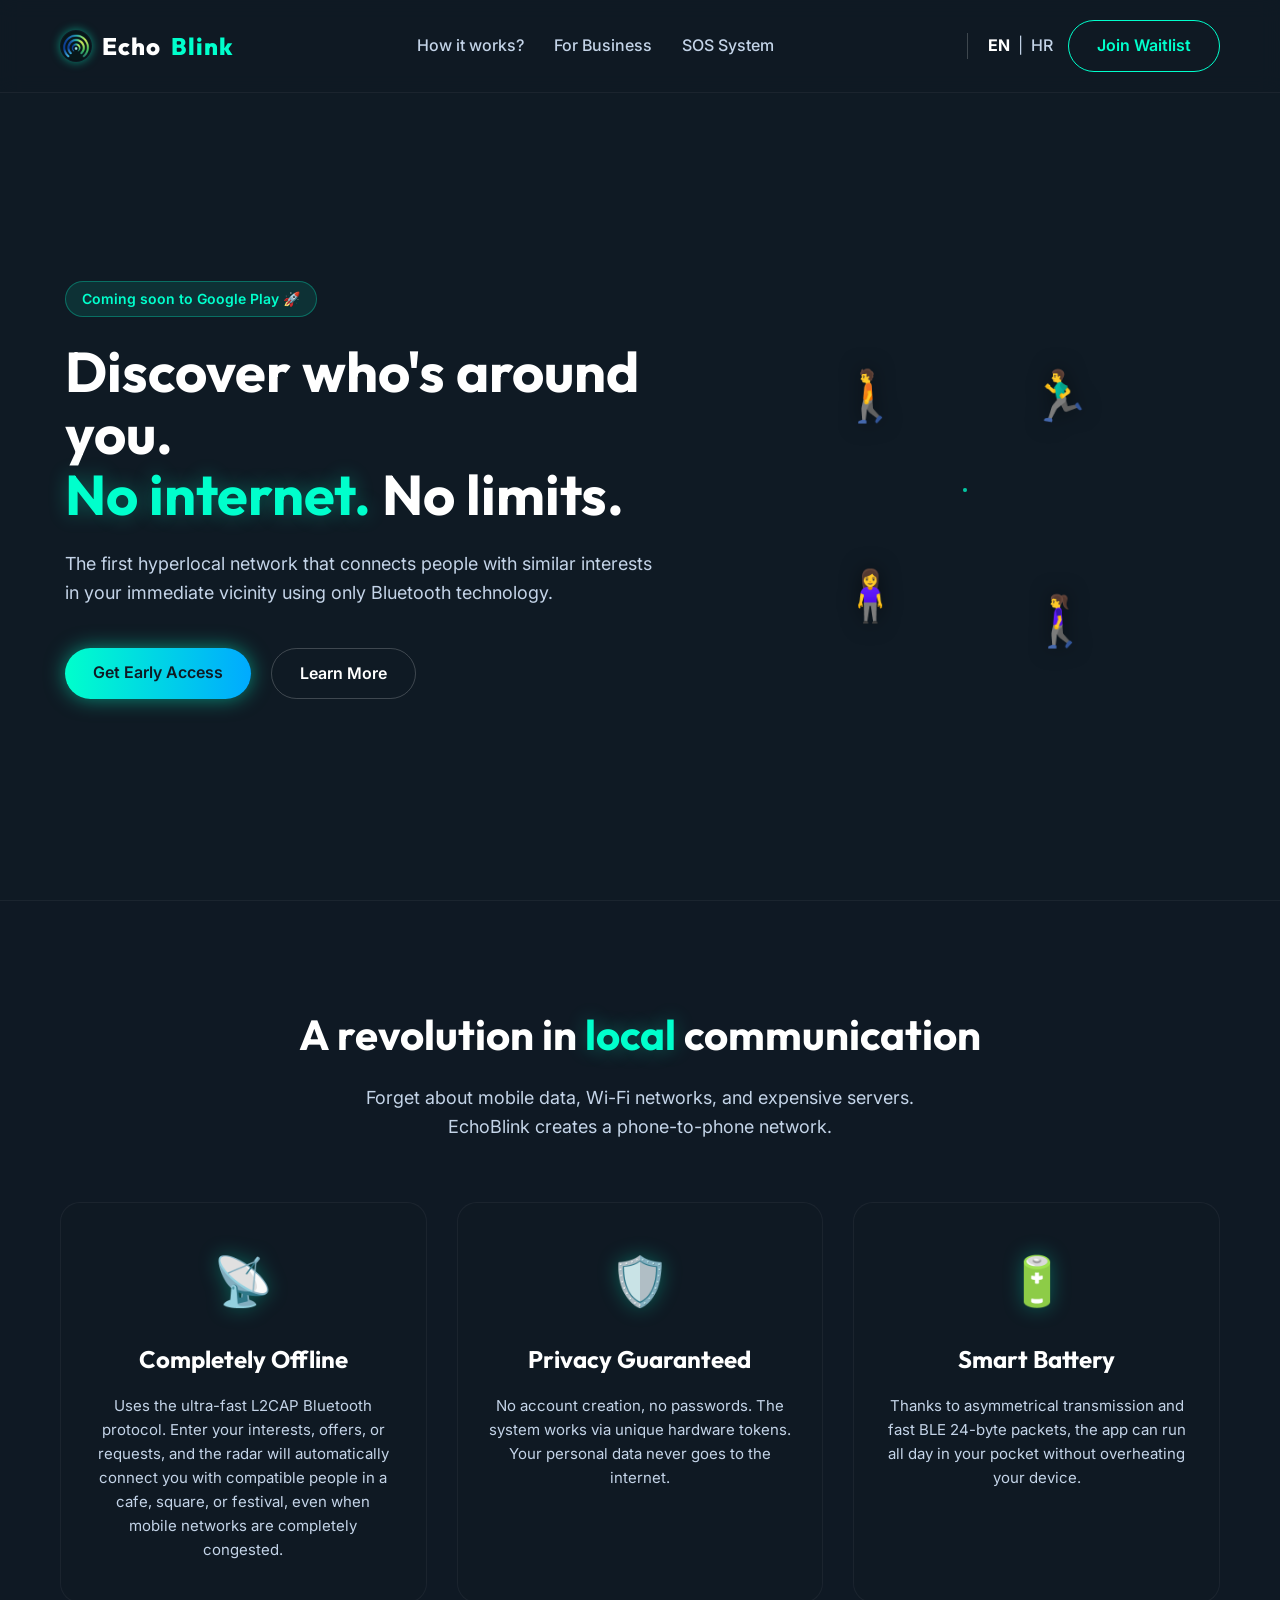
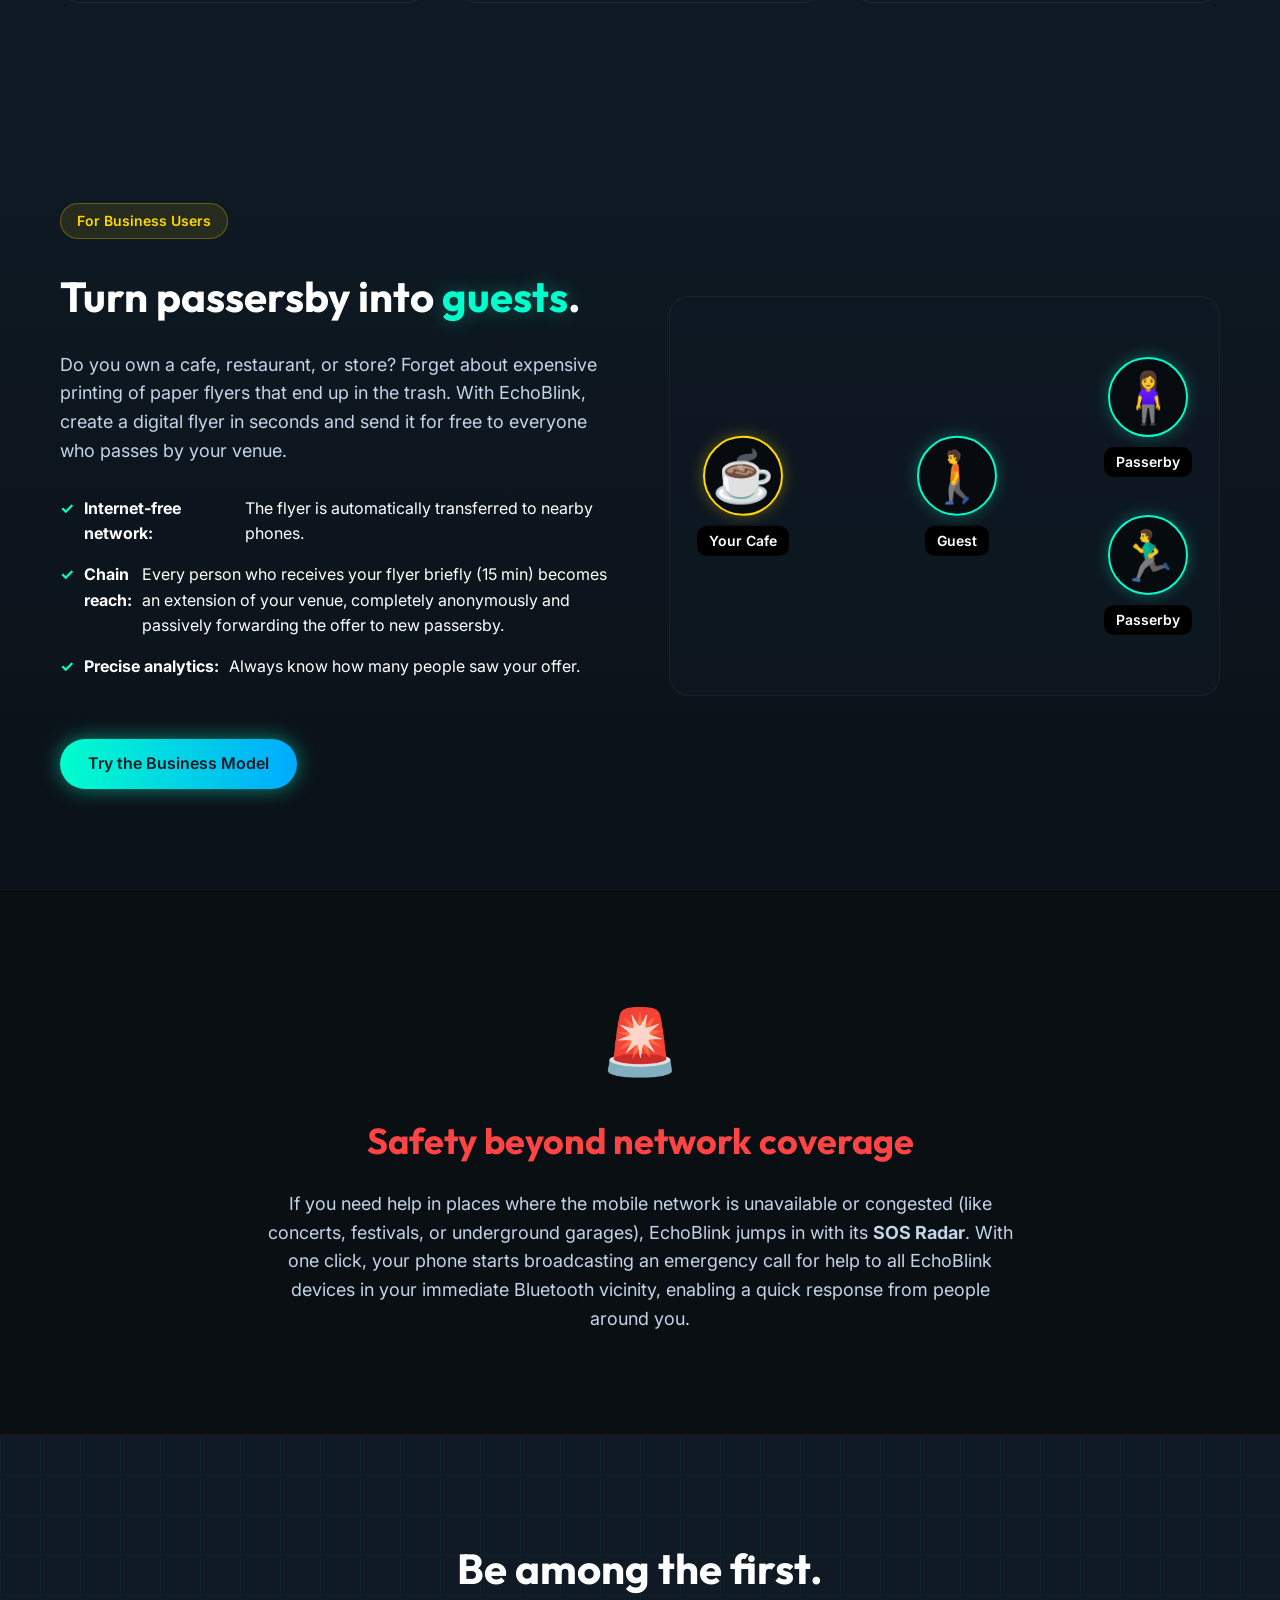
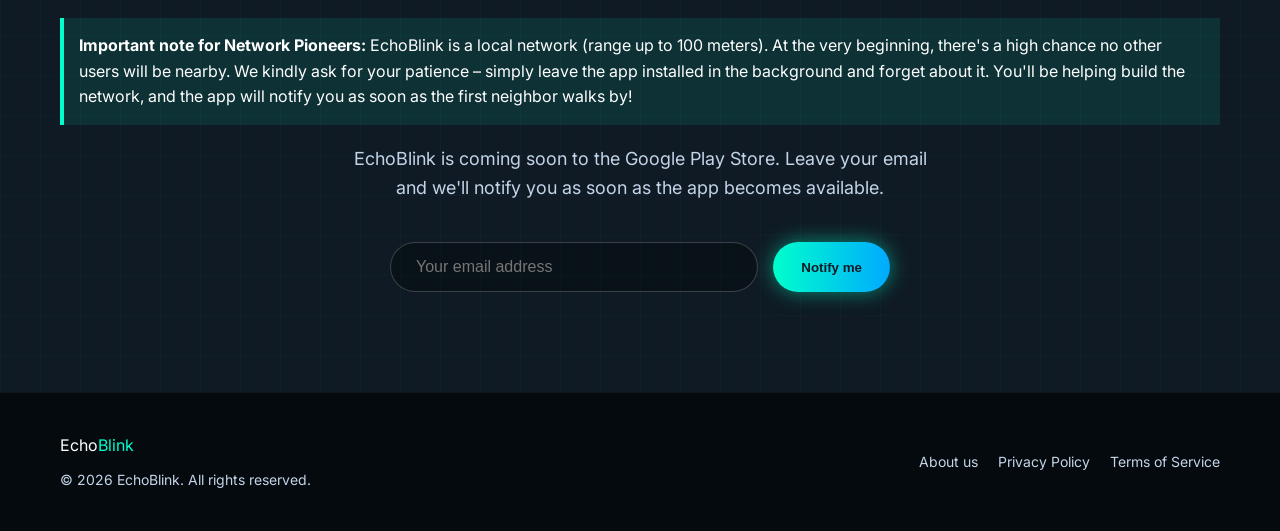
==== index.html @ 66a3f536 "Add pioneer expectation copy" ====
<!DOCTYPE html>
<html lang="en">
<head>
    <meta charset="UTF-8">
    <meta name="viewport" content="width=device-width, initial-scale=1.0">
    <title>EchoBlink | Discover Who's Around You</title>
    <meta name="description" content="Decentralized communication system. Connect with people of similar interests around you, completely without internet.">
    <link rel="stylesheet" href="style.css?v=8">
    <!-- Google Fonts -->
    <link rel="preconnect" href="https://fonts.googleapis.com">
    <link rel="preconnect" href="https://fonts.gstatic.com" crossorigin>
    <link href="https://fonts.googleapis.com/css2?family=Outfit:wght@300;400;600;800&family=Inter:wght@400;500;700&display=swap" rel="stylesheet">
    
    <!-- Auto-redirect logic -->
    <script>
        if (!localStorage.getItem('languageSelected') && navigator.language.startsWith('hr')) {
            window.location.href = 'hr.html';
        }
        function setLanguage() {
            localStorage.setItem('languageSelected', 'true');
        }
    </script>
</head>
<body>

    <!-- NAVIGACIJA -->
    <nav class="navbar">
        <div class="container nav-container">
            <a href="#home" class="logo">
                <img src="logo.webp" alt="EchoBlink Logo" class="logo-img">
                <span class="logo-echo">Echo</span><span class="logo-blink">Blink</span>
            </a>
            <ul class="nav-links">
                <li><a href="#kako-radi">How it works?</a></li>
                <li><a href="#poslovanje">For Business</a></li>
                <li><a href="#sos">SOS System</a></li>
            </ul>
            <div class="nav-right">
                <div class="lang-switcher">
                    <a href="index.html" class="active" onclick="setLanguage()">EN</a> | <a href="hr.html" onclick="setLanguage()">HR</a>
                </div>
                <a href="#waitlist" class="btn btn-primary">Join Waitlist</a>
            </div>
        </div>
    </nav>

    <!-- HERO SEKCIJA -->
    <header class="hero" id="home">
        <div class="container hero-content">
            <div class="hero-text">
                <div class="badge">Coming soon to Google Play 🚀</div>
                <h1>Discover who's around you.<br><span class="highlight">No internet.</span> No limits.</h1>
                <p>The first hyperlocal network that connects people with similar interests in your immediate vicinity using only Bluetooth technology.</p>
                <div class="hero-buttons">
                    <a href="#waitlist" class="btn btn-glow">Get Early Access</a>
                    <a href="#kako-radi" class="btn btn-outline">Learn More</a>
                </div>
            </div>

            <!-- Radar Background Animation -->
            <div class="radar-container">
                <div class="radar-wave wave-expand"></div>
                <div class="radar-wave wave-shrink"></div>
                
                <div class="radar-person rp-1">🚶</div>
                <div class="radar-person rp-2">🧍‍♀️</div>
                <div class="radar-person rp-3">🏃‍♂️</div>
                <div class="radar-person rp-4">🚶‍♀️</div>
            </div>
        </div>
    </header>

    <!-- ZNAČAJKE SEKCIJA -->
    <section id="kako-radi" class="features">
        <div class="container">
            <div class="section-header">
                <h2>A revolution in <span class="highlight">local</span> communication</h2>
                <p>Forget about mobile data, Wi-Fi networks, and expensive servers. EchoBlink creates a phone-to-phone network.</p>
            </div>

            <div class="features-grid">
                <!-- Kartica 1 -->
                <div class="feature-card">
                    <div class="feature-icon">📡</div>
                    <h3>Completely Offline</h3>
                    <p>Uses the ultra-fast L2CAP Bluetooth protocol. Enter your interests, offers, or requests, and the radar will automatically connect you with compatible people in a cafe, square, or festival, even when mobile networks are completely congested.</p>
                </div>

                <!-- Kartica 2 -->
                <div class="feature-card">
                    <div class="feature-icon">🛡️</div>
                    <h3>Privacy Guaranteed</h3>
                    <p>No account creation, no passwords. The system works via unique hardware tokens. Your personal data never goes to the internet.</p>
                </div>

                <!-- Kartica 3 -->
                <div class="feature-card">
                    <div class="feature-icon">🔋</div>
                    <h3>Smart Battery</h3>
                    <p>Thanks to asymmetrical transmission and fast BLE 24-byte packets, the app can run all day in your pocket without overheating your device.</p>
                </div>
            </div>
        </div>
    </section>

    <!-- POSLOVANJE / LETCI SEKCIJA -->
    <section id="poslovanje" class="business-section">
        <div class="container business-container">
            <div class="business-text">
                <div class="badge badge-gold">For Business Users</div>
                <h2>Turn passersby into <span class="highlight">guests</span>.</h2>
                <p>Do you own a cafe, restaurant, or store? Forget about expensive printing of paper flyers that end up in the trash. With EchoBlink, create a digital flyer in seconds and send it for free to everyone who passes by your venue.</p>
                
                <ul class="business-list">
                    <li><span class="icon-check">✓</span> <b>Internet-free network:</b> The flyer is automatically transferred to nearby phones.</li>
                    <li><span class="icon-check">✓</span> <b>Chain reach:</b> Every person who receives your flyer briefly (15 min) becomes an extension of your venue, completely anonymously and passively forwarding the offer to new passersby.</li>
                    <li><span class="icon-check">✓</span> <b>Precise analytics:</b> Always know how many people saw your offer.</li>
                </ul>
                
                <a href="#waitlist" class="btn btn-glow" style="margin-top: 20px;">Try the Business Model</a>
            </div>
            
            <div class="business-animation">
                <div class="shop-node">
                    <div class="shop-icon">☕</div>
                    <div class="node-label">Your Cafe</div>
                    <!-- Kafić šalje prvom gostu -->
                    <div class="flying-flyer flyer-1">📄 20% Discount</div>
                </div>
                
                <div class="person-node person-1">
                    <div class="person-icon">🚶</div>
                    <div class="node-label">Guest</div>
                    <!-- Gost šalje dvojici novih -->
                    <div class="flying-flyer flyer-2">📄 20% Discount</div>
                    <div class="flying-flyer flyer-3">📄 20% Discount</div>
                </div>
                
                <div class="person-node person-2">
                    <div class="person-icon">🧍‍♀️</div>
                    <div class="node-label">Passerby</div>
                </div>

                <div class="person-node person-3">
                    <div class="person-icon">🏃‍♂️</div>
                    <div class="node-label">Passerby</div>
                </div>
            </div>
        </div>
    </section>

    <!-- SOS SEKCIJA -->
    <section id="sos" class="sos-section">
        <div class="container sos-container">
            <div class="sos-icon">🚨</div>
            <div class="sos-text">
                <h2>Safety beyond network coverage</h2>
                <p>If you need help in places where the mobile network is unavailable or congested (like concerts, festivals, or underground garages), EchoBlink jumps in with its <b>SOS Radar</b>. With one click, your phone starts broadcasting an emergency call for help to all EchoBlink devices in your immediate Bluetooth vicinity, enabling a quick response from people around you.</p>
            </div>
        </div>
    </section>

    <!-- WAITLIST (Lista Čekanja) i FOOTER -->
    <section id="waitlist" class="waitlist-section">
        <div class="container">
            <h2>Be among the first.</h2>
            <div class="pioneer-note" style="background: rgba(0, 255, 204, 0.1); border-left: 4px solid #00FFCC; padding: 15px; margin-bottom: 20px; text-align: left;">
                <strong>Important note for Network Pioneers:</strong> EchoBlink is a local network (range up to 100 meters). At the very beginning, there's a high chance no other users will be nearby. We kindly ask for your patience – simply leave the app installed in the background and forget about it. You'll be helping build the network, and the app will notify you as soon as the first neighbor walks by!
            </div>
            <p>EchoBlink is coming soon to the Google Play Store. Leave your email and we'll notify you as soon as the app becomes available.</p>
            
            <form class="waitlist-form" action="https://formspree.io/f/xbdepzao" method="POST">
                <input type="email" name="email" placeholder="Your email address" required class="email-input">
                <button type="submit" class="btn btn-glow">Notify me</button>
            </form>
        </div>
    </section>

    <footer class="footer">
        <div class="container footer-content">
            <div class="footer-logo">
                <span class="logo-echo">Echo</span><span class="logo-blink">Blink</span>
                <p class="copyright">© 2026 EchoBlink. All rights reserved.</p>
            </div>
            <div class="footer-links">
                <a href="#kako-radi">About us</a>
                <a href="#">Privacy Policy</a>
                <a href="#">Terms of Service</a>
            </div>
        </div>
    </footer>

    <!-- Default Statcounter code for EchoBlink web
    https://soboslikar.github.io/EchoBlinkWeb/index.html -->
    <script type="text/javascript">
    var sc_project=13294993; 
    var sc_invisible=1; 
    var sc_security="50067caf"; 
    </script>
    <script type="text/javascript"
    src="https://www.statcounter.com/counter/counter.js"
    async></script>
    <noscript><div class="statcounter"><a title="Web Analytics
    Made Easy - Statcounter" href="https://statcounter.com/"
    target="_blank"><img class="statcounter"
    src="https://c.statcounter.com/13294993/0/50067caf/1/"
    alt="Web Analytics Made Easy - Statcounter"
    referrerPolicy="no-referrer-when-downgrade"></a></div></noscript>
    <!-- End of Statcounter Code -->

</body>
</html>
---- style.css ----
/* ===== OSNOVNE POSTAVKE ===== */
:root {
    --bg-dark: #0F1A24;         /* Glavna tamno plava pozadina */
    --neon-cyan: #00FFCC;       /* EchoBlink Cijan boja (primarna) */
    --neon-blue: #00AAFF;       /* Sporedna plava */
    --text-main: #FFFFFF;
    --text-muted: #c4d4e8;      /* Svjetlija siva/plava za bolju čitljivost */
    --glass-bg: rgba(15, 26, 36, 0.6);
    --glass-border: rgba(0, 255, 204, 0.2);
}

* {
    margin: 0;
    padding: 0;
    box-sizing: border-box;
}

body {
    font-family: 'Inter', sans-serif;
    background-color: var(--bg-dark);
    color: var(--text-main);
    line-height: 1.6;
    overflow-x: hidden;
}

h1, h2, h3, h4 {
    font-family: 'Outfit', sans-serif;
}

a {
    text-decoration: none;
    color: inherit;
}

.container {
    max-width: 1200px;
    margin: 0 auto;
    padding: 0 20px;
}

/* ===== NAVIGACIJA ===== */
.navbar {
    position: fixed;
    top: 0;
    left: 0;
    width: 100%;
    padding: 20px 0;
    z-index: 100;
    background: var(--glass-bg);
    backdrop-filter: blur(10px);
    border-bottom: 1px solid rgba(255, 255, 255, 0.05);
}

.nav-container {
    display: flex;
    justify-content: space-between;
    align-items: center;
}

.logo {
    font-size: 24px;
    font-weight: 800;
    font-family: 'Outfit', sans-serif;
    letter-spacing: 1px;
    display: flex;
    align-items: center;
    gap: 10px;
}

.logo-img {
    width: 32px;
    height: 32px;
    border-radius: 50%;
    box-shadow: 0 0 10px rgba(0, 255, 204, 0.5);
}

.logo-echo { color: var(--text-main); }
.logo-blink { color: var(--neon-cyan); }

.nav-links {
    display: flex;
    list-style: none;
    gap: 30px;
}

.nav-links a {
    color: var(--text-muted);
    font-weight: 500;
    transition: color 0.3s;
}

.nav-links a:hover {
    color: var(--neon-cyan);
}

.lang-switcher {
    display: flex;
    align-items: center;
    gap: 8px;
    margin-left: 10px;
    padding-left: 20px;
    border-left: 1px solid rgba(255, 255, 255, 0.2);
    color: var(--text-muted);
}

.lang-switcher a {
    color: var(--text-muted);
    text-decoration: none;
    font-weight: 500;
}

.lang-switcher a.active {
    color: #FFF;
    font-weight: 700;
}

.nav-right {
    display: flex;
    align-items: center;
    gap: 15px;
}

/* ===== GUMBI ===== */
.btn {
    display: inline-block;
    padding: 12px 28px;
    border-radius: 30px;
    font-weight: 600;
    transition: all 0.3s ease;
    cursor: pointer;
}

.btn-primary {
    background-color: transparent;
    color: var(--neon-cyan);
    border: 1px solid var(--neon-cyan);
}

.btn-primary:hover {
    background-color: rgba(0, 255, 204, 0.1);
    box-shadow: 0 0 15px rgba(0, 255, 204, 0.4);
}

.btn-glow {
    background: linear-gradient(90deg, #00FFCC, #00AAFF);
    color: #0F1A24;
    border: none;
    box-shadow: 0 0 20px rgba(0, 255, 204, 0.5);
}

.btn-glow:hover {
    box-shadow: 0 0 30px rgba(0, 255, 204, 0.8);
    transform: translateY(-2px);
}

.btn-outline {
    background-color: transparent;
    color: var(--text-main);
    border: 1px solid rgba(255, 255, 255, 0.2);
}

.btn-outline:hover {
    border-color: var(--text-main);
}

/* ===== HERO SEKCIJA ===== */
.hero {
    position: relative;
    min-height: 100vh;
    display: flex;
    align-items: center;
    padding-top: 80px;
    overflow: hidden;
}

.hero-content {
    display: flex;
    align-items: center;
    justify-content: space-between;
    gap: 50px;
    z-index: 2;
    position: relative;
}

.hero-text {
    flex: 1;
    max-width: 600px;
}

.badge {
    display: inline-block;
    padding: 6px 16px;
    background: rgba(0, 255, 204, 0.1);
    border: 1px solid rgba(0, 255, 204, 0.3);
    color: var(--neon-cyan);
    border-radius: 20px;
    font-size: 14px;
    font-weight: 600;
    margin-bottom: 24px;
}

.hero h1 {
    font-size: 56px;
    line-height: 1.1;
    margin-bottom: 24px;
}

.highlight {
    color: var(--neon-cyan);
    text-shadow: 0 0 20px rgba(0, 255, 204, 0.3);
}

.hero p {
    font-size: 18px;
    color: var(--text-muted);
    margin-bottom: 40px;
}

.hero-buttons {
    display: flex;
    gap: 20px;
}

/* ===== HERO MOCKUP (Mobitel) ===== */
.hero-mockup {
    flex: 1;
    display: flex;
    justify-content: center;
    perspective: 1000px;
}

.phone-frame {
    width: 300px;
    height: 600px;
    background: #111;
    border-radius: 40px;
    border: 8px solid #222;
    box-shadow: 0 20px 50px rgba(0,0,0,0.5), 0 0 40px rgba(0, 255, 204, 0.1);
    position: relative;
    overflow: hidden;
    transform: rotateY(-15deg) rotateX(5deg);
    transition: transform 0.5s ease;
}

.phone-frame:hover {
    transform: rotateY(-5deg) rotateX(2deg);
}

.phone-screen {
    width: 100%;
    height: 100%;
    background: var(--bg-dark);
    position: relative;
}

.mockup-radar {
    position: absolute;
    top: 50%;
    left: 50%;
    transform: translate(-50%, -50%);
    width: 250px;
    height: 250px;
    border-radius: 50%;
    border: 1px dashed rgba(0, 255, 204, 0.3);
}

.mockup-center {
    position: absolute;
    top: 50%;
    left: 50%;
    transform: translate(-50%, -50%);
    background: var(--neon-cyan);
    color: #000;
    padding: 8px;
    border-radius: 50%;
    font-size: 10px;
    font-weight: bold;
    box-shadow: 0 0 15px var(--neon-cyan);
}

.mockup-match {
    position: absolute;
    background: rgba(15, 26, 36, 0.9);
    border: 1px solid var(--neon-cyan);
    color: var(--neon-cyan);
    padding: 6px 12px;
    border-radius: 20px;
    font-size: 12px;
    white-space: nowrap;
    animation: float 3s ease-in-out infinite;
}

@keyframes float {
    0% { transform: translateY(0px); }
    50% { transform: translateY(-10px); }
    100% { transform: translateY(0px); }
}

/* ===== RADAR POZADINSKA ANIMACIJA ===== */
.radar-container {
    position: relative;
    width: 500px;
    height: 500px;
    z-index: 0;
    pointer-events: none;
    flex-shrink: 0;
}

.radar-wave {
    position: absolute;
    top: 50%;
    left: 50%;
    transform: translate(-50%, -50%);
    border-radius: 50%;
    border: 2.5px solid rgba(0, 255, 204, 0.5); /* Malo smanjena boja */
}

.wave-expand {
    animation: radarExpand 3s infinite linear;
}

.wave-shrink {
    animation: radarShrink 3s infinite linear;
}

.radar-person {
    position: absolute;
    font-size: 50px;
    width: 60px;
    height: 60px;
    display: flex;
    justify-content: center;
    align-items: center;
    z-index: 2;
    animation: floatOrbit 6s infinite ease-in-out alternate;
    filter: drop-shadow(0 0 10px rgba(0, 0, 0, 0.5));
}

.rp-1 { top: 25%; left: 25%; animation-delay: 0s; }
.rp-2 { top: 65%; left: 25%; animation-delay: 1s; }
.rp-3 { top: 25%; right: 25%; animation-delay: 2s; }
.rp-4 { top: 70%; right: 25%; animation-delay: 3s; }

@keyframes floatOrbit {
    0% { transform: translate(0, 0) scale(0.9); }
    100% { transform: translate(15px, -15px) scale(1.1); }
}

@keyframes radarExpand {
    0% { width: 0; height: 0; opacity: 1; }
    100% { width: 100%; height: 100%; opacity: 0; }
}

@keyframes radarShrink {
    0% { width: 100%; height: 100%; opacity: 0; }
    10% { opacity: 1; }
    100% { width: 0; height: 0; opacity: 1; }
}

/* ===== SEKCIJE OPĆENITO ===== */
section {
    padding: 100px 0;
    position: relative;
    z-index: 2;
}

.section-header {
    text-align: center;
    margin-bottom: 60px;
}

.section-header h2 {
    font-size: 42px;
    margin-bottom: 16px;
}

.section-header p {
    font-size: 18px;
    color: var(--text-muted);
    max-width: 600px;
    margin: 0 auto;
}

/* ===== ZNAČAJKE (Features) ===== */
.features {
    background-color: rgba(15, 26, 36, 0.95);
    border-top: 1px solid rgba(255, 255, 255, 0.05);
}

.features-grid {
    display: grid;
    grid-template-columns: repeat(auto-fit, minmax(300px, 1fr));
    gap: 30px;
}

.feature-card {
    background: var(--glass-bg);
    border: 1px solid rgba(255, 255, 255, 0.05);
    border-radius: 20px;
    padding: 40px 30px;
    text-align: center;
    transition: transform 0.3s, box-shadow 0.3s;
    position: relative;
    overflow: hidden;
}

.feature-card::before {
    content: '';
    position: absolute;
    top: 0;
    left: 0;
    width: 100%;
    height: 4px;
    background: var(--neon-cyan);
    transform: scaleX(0);
    transform-origin: left;
    transition: transform 0.4s ease;
}

.feature-card:hover {
    transform: translateY(-10px);
    box-shadow: 0 15px 30px rgba(0, 0, 0, 0.3);
    border-color: rgba(0, 255, 204, 0.2);
}

.feature-card:hover::before {
    transform: scaleX(1);
}

.feature-icon {
    font-size: 48px;
    margin-bottom: 20px;
    display: inline-block;
    filter: drop-shadow(0 0 10px rgba(0, 255, 204, 0.3));
}

.feature-card h3 {
    font-size: 24px;
    margin-bottom: 16px;
    color: var(--text-main);
}

.feature-card p {
    color: var(--text-muted);
    font-size: 15px;
}

.wave-1 { width: 0; height: 0; animation-delay: 0s; }
.wave-2 { width: 0; height: 0; animation-delay: 1.3s; }
.wave-3 { width: 0; height: 0; animation-delay: 2.6s; }

@keyframes radarExpand {
    0% { width: 0; height: 0; opacity: 1; }
    100% { width: 100%; height: 100%; opacity: 0; }
}

/* ===== RESPONSIVE ===== */
@media (max-width: 992px) {
    .hero-content {
        flex-direction: column;
        text-align: center;
        padding-top: 60px;
    }
    
    .hero-text {
        max-width: 100%;
        margin-bottom: 40px;
    }
    
    .radar-container {
        width: 100%;
        max-width: 350px;
        height: 350px;
        margin: 0 auto;
    }
    
    .hero-buttons {
        justify-content: center;
    }
    
    .nav-links, .nav-container .btn-primary {
        display: none; /* Sakrivamo linkove i gumb na mobitelu */
    }
    
    .lang-switcher {
        border-left: none;
        padding-left: 0;
        margin-left: 0;
    }
    
    .radar-container {
        top: auto;
        bottom: 50px;
        right: 50%;
        transform: translate(50%, 0);
    }
}

/* ===== POSLOVANJE (Business) ===== */
.business-section {
    background: linear-gradient(180deg, var(--bg-dark) 0%, #0a1118 100%);
}

.business-container {
    display: flex;
    align-items: center;
    justify-content: space-between;
    gap: 60px;
}

.business-text {
    flex: 1;
}

.badge-gold {
    background: rgba(255, 215, 0, 0.1);
    border: 1px solid rgba(255, 215, 0, 0.3);
    color: #FFD700;
}

.business-text h2 {
    font-size: 42px;
    margin-bottom: 20px;
}

.business-text p {
    color: var(--text-muted);
    font-size: 18px;
    margin-bottom: 30px;
}

.business-list {
    list-style: none;
    margin-bottom: 40px;
}

.business-list li {
    margin-bottom: 15px;
    font-size: 16px;
    display: flex;
    align-items: flex-start;
    gap: 10px;
}

.icon-check {
    color: var(--neon-cyan);
    font-weight: bold;
}

/* Viralna Animacija */
.business-animation {
    flex: 1;
    position: relative;
    height: 400px;
    background: var(--glass-bg);
    border: 1px solid rgba(255, 255, 255, 0.05);
    border-radius: 20px;
    overflow: hidden;
}

.shop-node, .person-node {
    position: absolute;
    display: flex;
    flex-direction: column;
    align-items: center;
    z-index: 5;
}

.shop-node {
    top: 50%;
    left: 5%;
    transform: translateY(-50%);
}

.person-1 {
    top: 50%;
    left: 45%;
    transform: translateY(-50%);
}

.person-2 {
    top: 15%;
    right: 5%;
}

.person-3 {
    bottom: 15%;
    right: 5%;
}

.shop-icon, .person-icon {
    font-size: 50px;
    background: rgba(0,0,0,0.5);
    width: 80px;
    height: 80px;
    display: flex;
    justify-content: center;
    align-items: center;
    border-radius: 50%;
    border: 2px solid var(--neon-cyan);
    box-shadow: 0 0 15px rgba(0, 255, 204, 0.3);
    margin-bottom: 10px;
}

.shop-icon {
    border-color: #FFD700;
    box-shadow: 0 0 15px rgba(255, 215, 0, 0.3);
}

.node-label {
    font-weight: 600;
    font-size: 14px;
    background: #000;
    padding: 4px 12px;
    border-radius: 10px;
}

/* Animacija letaka */
.flying-flyer {
    position: absolute;
    background: #FFD700;
    color: #000;
    font-weight: bold;
    padding: 5px 10px;
    border-radius: 8px;
    font-size: 12px;
    white-space: nowrap;
    opacity: 0;
    z-index: 4;
}

.flyer-1 {
    animation: flyToPerson1 4s infinite linear;
}

.flyer-2 {
    animation: flyToPerson2 4s infinite linear;
    animation-delay: 2s;
}

.flyer-3 {
    animation: flyToPerson3 4s infinite linear;
    animation-delay: 2s;
}

@keyframes flyToPerson1 {
    0% { top: 40px; left: 80px; opacity: 0; transform: scale(0.5); }
    10% { opacity: 1; transform: scale(1); }
    40% { top: 40px; left: 160px; opacity: 1; transform: scale(1); }
    50% { top: 40px; left: 190px; opacity: 0; transform: scale(0.5); }
    100% { opacity: 0; }
}

@keyframes flyToPerson2 {
    0% { top: 40px; left: 80px; opacity: 0; transform: scale(0.5); }
    10% { opacity: 1; transform: scale(1); }
    40% { top: -60px; left: 180px; opacity: 1; transform: scale(1); }
    50% { top: -90px; left: 200px; opacity: 0; transform: scale(0.5); }
    100% { opacity: 0; }
}

@keyframes flyToPerson3 {
    0% { top: 40px; left: 80px; opacity: 0; transform: scale(0.5); }
    10% { opacity: 1; transform: scale(1); }
    40% { top: 140px; left: 180px; opacity: 1; transform: scale(1); }
    50% { top: 170px; left: 200px; opacity: 0; transform: scale(0.5); }
    100% { opacity: 0; }
}

@media (max-width: 992px) {
    .business-container {
        flex-direction: column;
    }
    .business-animation {
        width: 100%;
        margin-top: 40px;
    }
}

@media (max-width: 600px) {
    .business-animation {
        flex: none;
        width: 100%;
        min-height: 500px;
        height: 500px;
        margin-top: 20px;
        border: none;
        background: transparent;
    }
    
    .shop-node {
        top: 5%;
        left: 50%;
        transform: translateX(-50%);
    }

    .person-1 {
        top: 40%;
        left: 50%;
        transform: translateX(-50%);
    }

    .person-2 {
        top: 75%;
        right: 0;
    }

    .person-3 {
        top: 75%;
        left: 0;
        bottom: auto;
        right: auto;
    }

    .flyer-1 { animation: flyToPerson1_mobile 4s infinite linear; }
    .flyer-2 { animation: flyToPerson2_mobile 4s infinite linear; animation-delay: 2s; }
    .flyer-3 { animation: flyToPerson3_mobile 4s infinite linear; animation-delay: 2s; }
}

@keyframes flyToPerson1_mobile {
    0% { top: 60px; left: 40px; opacity: 0; transform: scale(0.5) translateX(-50%); }
    10% { opacity: 1; transform: scale(1) translateX(-50%); }
    40% { top: 140px; left: 40px; opacity: 1; transform: scale(1) translateX(-50%); }
    50% { top: 160px; left: 40px; opacity: 0; transform: scale(0.5) translateX(-50%); }
    100% { opacity: 0; }
}

@keyframes flyToPerson2_mobile {
    0% { top: 60px; left: 40px; opacity: 0; transform: scale(0.5) translateX(-50%); }
    10% { opacity: 1; transform: scale(1) translateX(-50%); }
    40% { top: 140px; left: 90px; opacity: 1; transform: scale(1) translateX(-50%); }
    50% { top: 160px; left: 100px; opacity: 0; transform: scale(0.5) translateX(-50%); }
    100% { opacity: 0; }
}

@keyframes flyToPerson3_mobile {
    0% { top: 60px; left: 40px; opacity: 0; transform: scale(0.5) translateX(-50%); }
    10% { opacity: 1; transform: scale(1) translateX(-50%); }
    40% { top: 140px; left: -10px; opacity: 1; transform: scale(1) translateX(-50%); }
    50% { top: 160px; left: -20px; opacity: 0; transform: scale(0.5) translateX(-50%); }
    100% { opacity: 0; }
}

/* ===== SOS SEKCIJA ===== */
.sos-section {
    background-color: #0A0F14;
    text-align: center;
    border-top: 1px solid rgba(255, 0, 0, 0.1);
    border-bottom: 1px solid rgba(255, 0, 0, 0.1);
}

.sos-container {
    max-width: 800px;
}

.sos-icon {
    font-size: 64px;
    margin-bottom: 20px;
    animation: pulseRed 2s infinite;
}

@keyframes pulseRed {
    0% { transform: scale(1); filter: drop-shadow(0 0 10px rgba(255,0,0,0)); }
    50% { transform: scale(1.1); filter: drop-shadow(0 0 30px rgba(255,0,0,0.8)); }
    100% { transform: scale(1); filter: drop-shadow(0 0 10px rgba(255,0,0,0)); }
}

.sos-text h2 {
    color: #FF4444;
    font-size: 36px;
    margin-bottom: 20px;
}

.sos-text p {
    font-size: 18px;
    color: var(--text-muted);
}

/* ===== WAITLIST SEKCIJA ===== */
.waitlist-section {
    text-align: center;
    background: url('data:image/svg+xml;utf8,<svg width="100%" height="100%" xmlns="http://www.w3.org/2000/svg"><defs><pattern id="grid" width="40" height="40" patternUnits="userSpaceOnUse"><path d="M 40 0 L 0 0 0 40" fill="none" stroke="rgba(0, 255, 204, 0.05)" stroke-width="1"/></pattern></defs><rect width="100%" height="100%" fill="url(%23grid)" /></svg>');
    background-color: var(--bg-dark);
}

.waitlist-section h2 {
    font-size: 42px;
    margin-bottom: 16px;
}

.waitlist-section p {
    font-size: 18px;
    color: var(--text-muted);
    max-width: 600px;
    margin: 0 auto 40px auto;
}

.waitlist-form {
    display: flex;
    justify-content: center;
    gap: 15px;
    max-width: 500px;
    margin: 0 auto;
}

.email-input {
    flex: 1;
    padding: 15px 25px;
    border-radius: 30px;
    border: 1px solid rgba(255,255,255,0.2);
    background: rgba(0,0,0,0.3);
    color: #FFF;
    font-size: 16px;
    outline: none;
    transition: border-color 0.3s;
}

.email-input:focus {
    border-color: var(--neon-cyan);
}

@media (max-width: 600px) {
    .waitlist-form {
        flex-direction: column;
    }
}

/* ===== FOOTER ===== */
.footer {
    background-color: #050A0F;
    padding: 40px 0;
    border-top: 1px solid rgba(255, 255, 255, 0.05);
}

.footer-content {
    display: flex;
    justify-content: space-between;
    align-items: center;
    flex-wrap: wrap;
    gap: 20px;
}

.footer-logo p {
    color: var(--text-muted);
    font-size: 14px;
    margin-top: 10px;
}

.footer-links {
    display: flex;
    gap: 20px;
}

.footer-links a {
    color: var(--text-muted);
    font-size: 14px;
    transition: color 0.3s;
}

.footer-links a:hover {
    color: var(--neon-cyan);
}
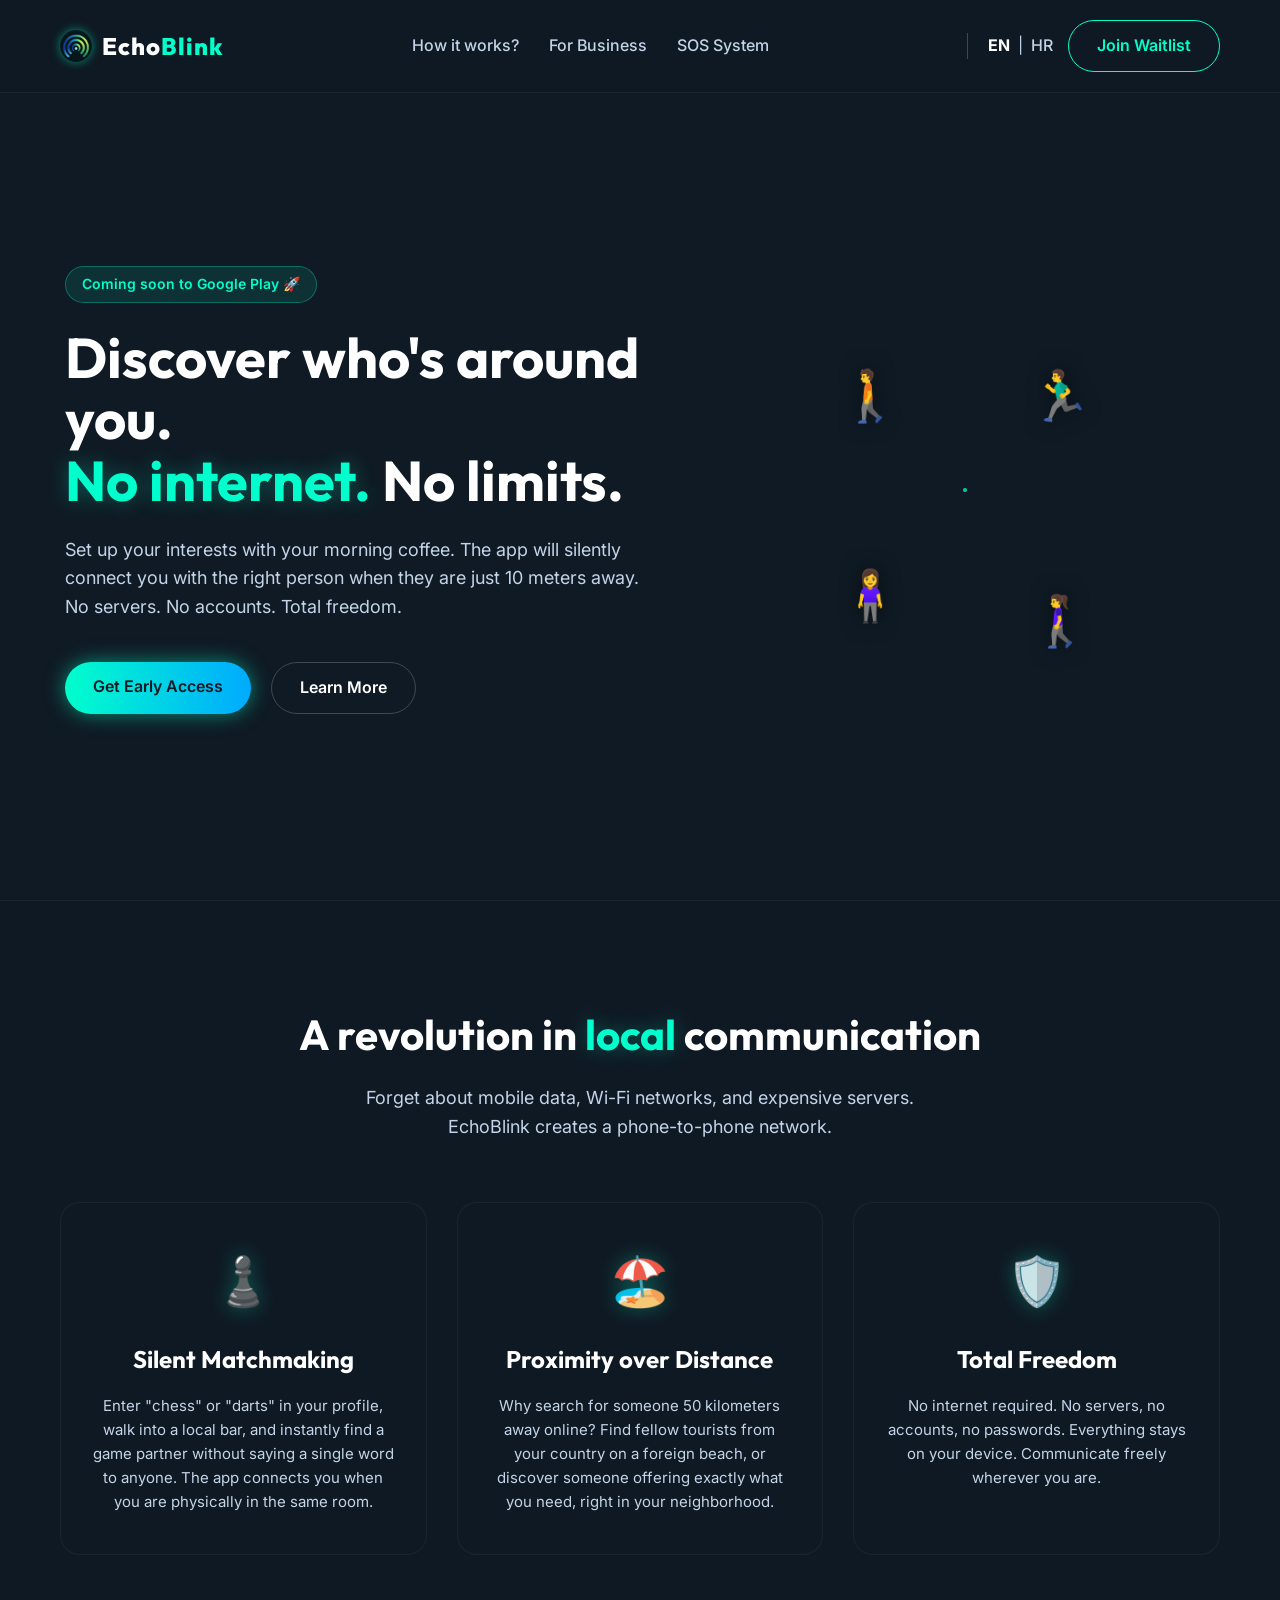
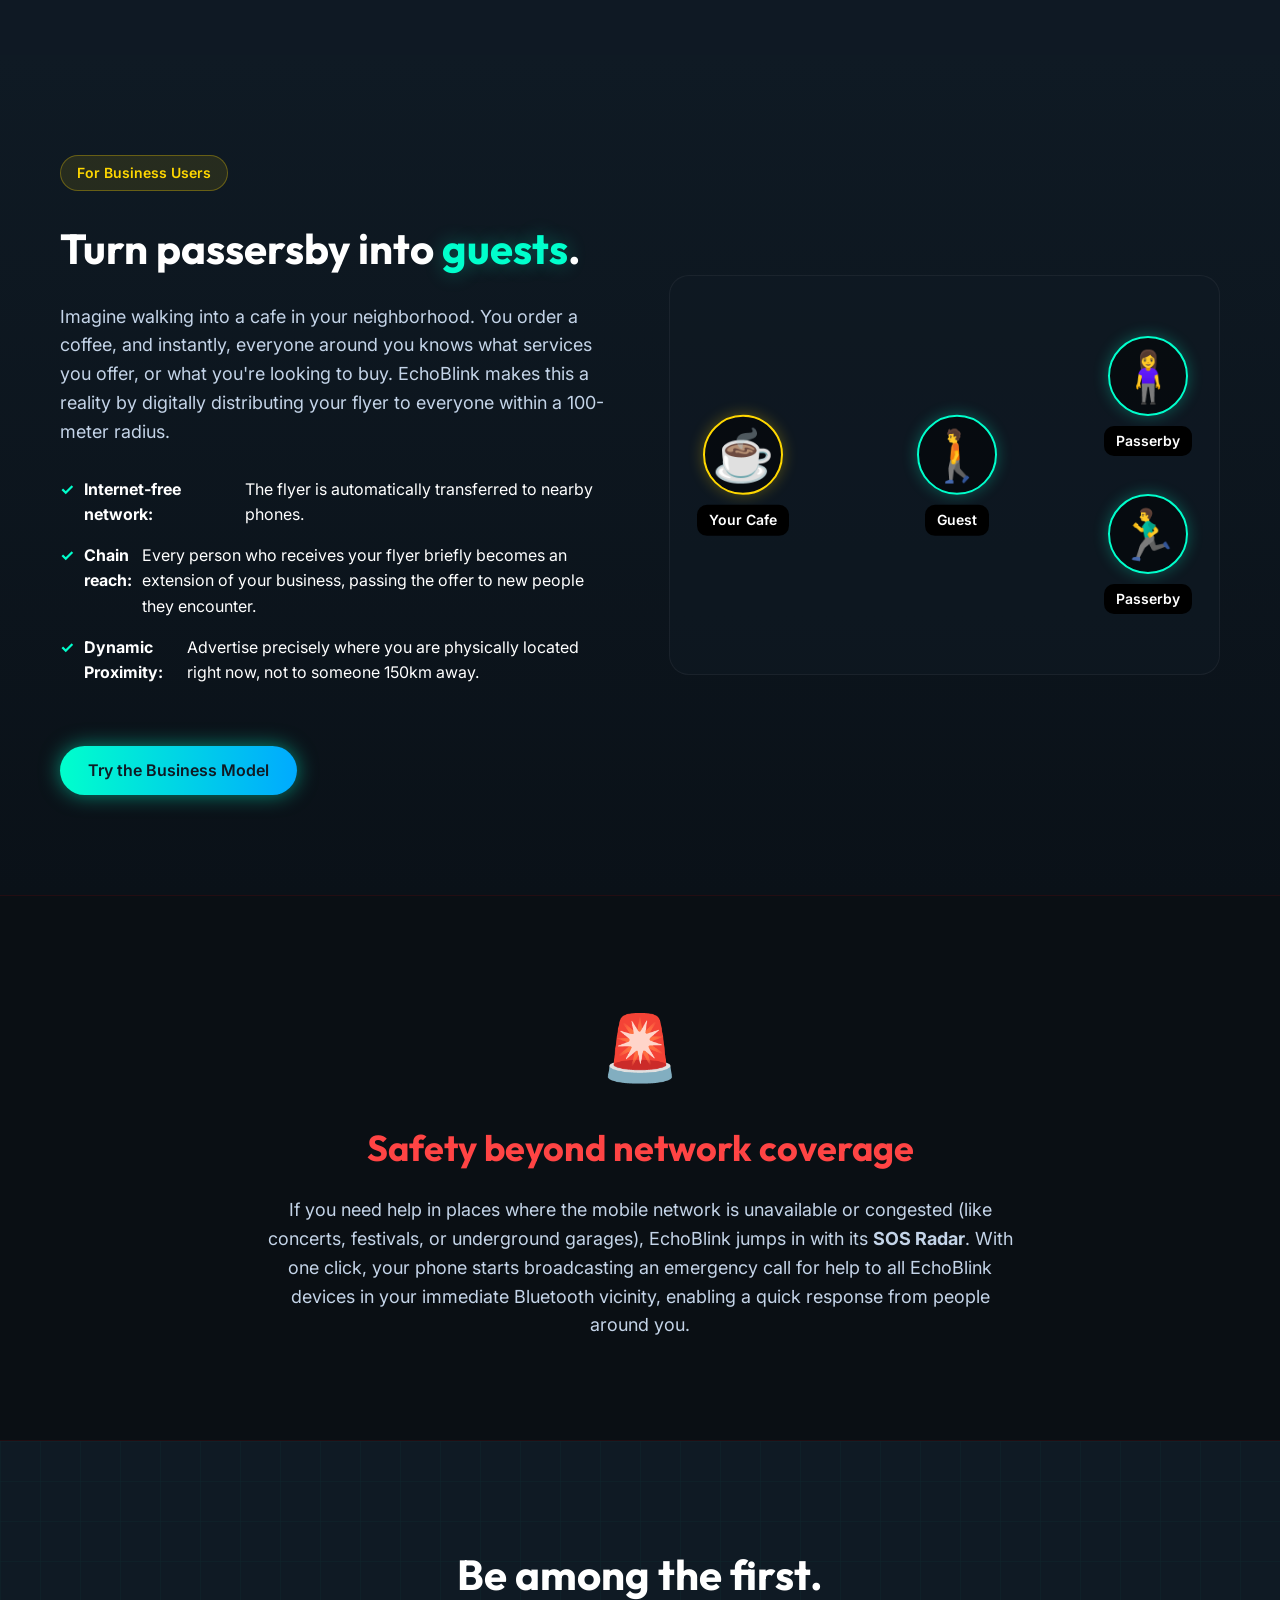
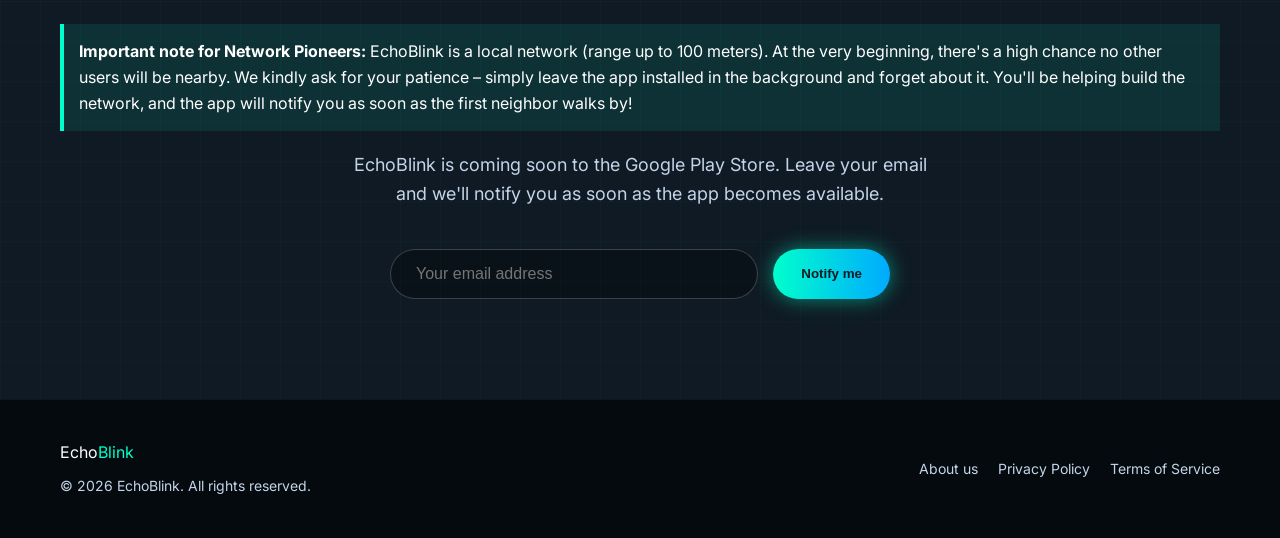
==== commit 7bf9381c: "Update copywriting to reflect proximity vision and fix logo gap" ====
--- a/index.html
+++ b/index.html
@@ -5,6 +5,25 @@
     <meta name="viewport" content="width=device-width, initial-scale=1.0">
     <title>EchoBlink | Discover Who's Around You</title>
     <meta name="description" content="Decentralized communication system. Connect with people of similar interests around you, completely without internet.">
+    <meta name="keywords" content="EchoBlink, offline messaging, bluetooth app, peer to peer, decentralized communication, SOS app, local network, without internet, networking app, flyer distribution, digital flyers, share flyers offline, nearby marketing">
+    <link rel="canonical" href="https://echoblink.app/">
+    
+    <!-- Open Graph / Facebook -->
+    <meta property="og:type" content="website">
+    <meta property="og:url" content="https://echoblink.app/">
+    <meta property="og:title" content="EchoBlink | Discover Who's Around You">
+    <meta property="og:description" content="Decentralized communication system. Connect with people of similar interests around you, completely without internet.">
+    <meta property="og:image" content="https://echoblink.app/logo.webp">
+
+    <!-- Twitter -->
+    <meta property="twitter:card" content="summary_large_image">
+    <meta property="twitter:url" content="https://echoblink.app/">
+    <meta property="twitter:title" content="EchoBlink | Discover Who's Around You">
+    <meta property="twitter:description" content="Decentralized communication system. Connect with people of similar interests around you, completely without internet.">
+    <meta property="twitter:image" content="https://echoblink.app/logo.webp">
+    
+    <!-- Favicon -->
+    <link rel="icon" type="image/webp" href="logo.webp">
     <link rel="stylesheet" href="style.css?v=8">
     <!-- Google Fonts -->
     <link rel="preconnect" href="https://fonts.googleapis.com">
@@ -50,7 +69,7 @@
             <div class="hero-text">
                 <div class="badge">Coming soon to Google Play 🚀</div>
                 <h1>Discover who's around you.<br><span class="highlight">No internet.</span> No limits.</h1>
-                <p>The first hyperlocal network that connects people with similar interests in your immediate vicinity using only Bluetooth technology.</p>
+                <p>Set up your interests with your morning coffee. The app will silently connect you with the right person when they are just 10 meters away. No servers. No accounts. Total freedom.</p>
                 <div class="hero-buttons">
                     <a href="#waitlist" class="btn btn-glow">Get Early Access</a>
                     <a href="#kako-radi" class="btn btn-outline">Learn More</a>
@@ -81,23 +100,23 @@
             <div class="features-grid">
                 <!-- Kartica 1 -->
                 <div class="feature-card">
-                    <div class="feature-icon">📡</div>
-                    <h3>Completely Offline</h3>
-                    <p>Uses the ultra-fast L2CAP Bluetooth protocol. Enter your interests, offers, or requests, and the radar will automatically connect you with compatible people in a cafe, square, or festival, even when mobile networks are completely congested.</p>
+                    <div class="feature-icon">♟️</div>
+                    <h3>Silent Matchmaking</h3>
+                    <p>Enter "chess" or "darts" in your profile, walk into a local bar, and instantly find a game partner without saying a single word to anyone. The app connects you when you are physically in the same room.</p>
                 </div>
 
                 <!-- Kartica 2 -->
                 <div class="feature-card">
-                    <div class="feature-icon">🛡️</div>
-                    <h3>Privacy Guaranteed</h3>
-                    <p>No account creation, no passwords. The system works via unique hardware tokens. Your personal data never goes to the internet.</p>
+                    <div class="feature-icon">🏖️</div>
+                    <h3>Proximity over Distance</h3>
+                    <p>Why search for someone 50 kilometers away online? Find fellow tourists from your country on a foreign beach, or discover someone offering exactly what you need, right in your neighborhood.</p>
                 </div>
 
                 <!-- Kartica 3 -->
                 <div class="feature-card">
-                    <div class="feature-icon">🔋</div>
-                    <h3>Smart Battery</h3>
-                    <p>Thanks to asymmetrical transmission and fast BLE 24-byte packets, the app can run all day in your pocket without overheating your device.</p>
+                    <div class="feature-icon">🛡️</div>
+                    <h3>Total Freedom</h3>
+                    <p>No internet required. No servers, no accounts, no passwords. Everything stays on your device. Communicate freely wherever you are.</p>
                 </div>
             </div>
         </div>
@@ -109,12 +128,12 @@
             <div class="business-text">
                 <div class="badge badge-gold">For Business Users</div>
                 <h2>Turn passersby into <span class="highlight">guests</span>.</h2>
-                <p>Do you own a cafe, restaurant, or store? Forget about expensive printing of paper flyers that end up in the trash. With EchoBlink, create a digital flyer in seconds and send it for free to everyone who passes by your venue.</p>
+                <p>Imagine walking into a cafe in your neighborhood. You order a coffee, and instantly, everyone around you knows what services you offer, or what you're looking to buy. EchoBlink makes this a reality by digitally distributing your flyer to everyone within a 100-meter radius.</p>
                 
                 <ul class="business-list">
                     <li><span class="icon-check">✓</span> <b>Internet-free network:</b> The flyer is automatically transferred to nearby phones.</li>
-                    <li><span class="icon-check">✓</span> <b>Chain reach:</b> Every person who receives your flyer briefly (15 min) becomes an extension of your venue, completely anonymously and passively forwarding the offer to new passersby.</li>
-                    <li><span class="icon-check">✓</span> <b>Precise analytics:</b> Always know how many people saw your offer.</li>
+                    <li><span class="icon-check">✓</span> <b>Chain reach:</b> Every person who receives your flyer briefly becomes an extension of your business, passing the offer to new people they encounter.</li>
+                    <li><span class="icon-check">✓</span> <b>Dynamic Proximity:</b> Advertise precisely where you are physically located right now, not to someone 150km away.</li>
                 </ul>
                 
                 <a href="#waitlist" class="btn btn-glow" style="margin-top: 20px;">Try the Business Model</a>
@@ -184,7 +203,7 @@
             </div>
             <div class="footer-links">
                 <a href="#kako-radi">About us</a>
-                <a href="#">Privacy Policy</a>
+                <a href="privacy.html">Privacy Policy</a>
                 <a href="#">Terms of Service</a>
             </div>
         </div>
--- a/style.css
+++ b/style.css
@@ -64,7 +64,6 @@
     letter-spacing: 1px;
     display: flex;
     align-items: center;
-    gap: 10px;
 }
 
 .logo-img {
@@ -72,6 +71,7 @@
     height: 32px;
     border-radius: 50%;
     box-shadow: 0 0 10px rgba(0, 255, 204, 0.5);
+    margin-right: 10px;
 }
 
 .logo-echo { color: var(--text-main); }
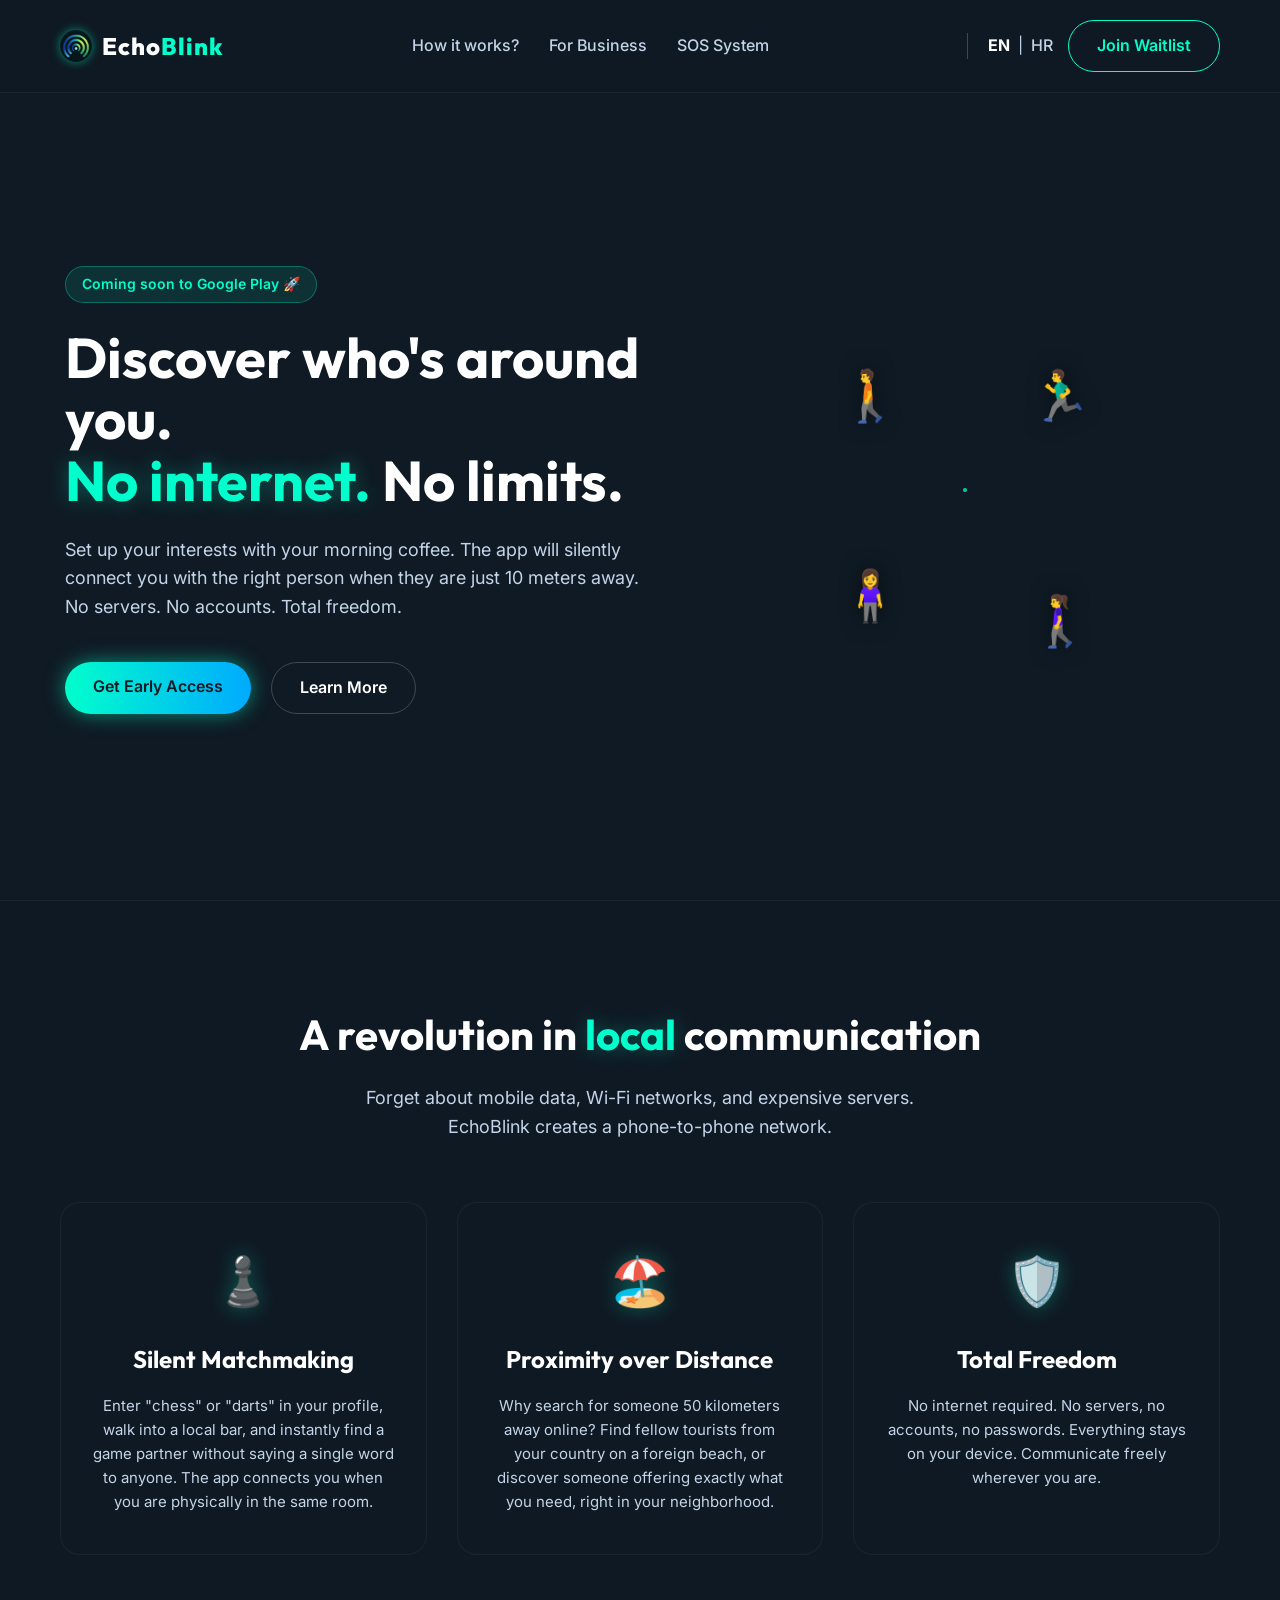
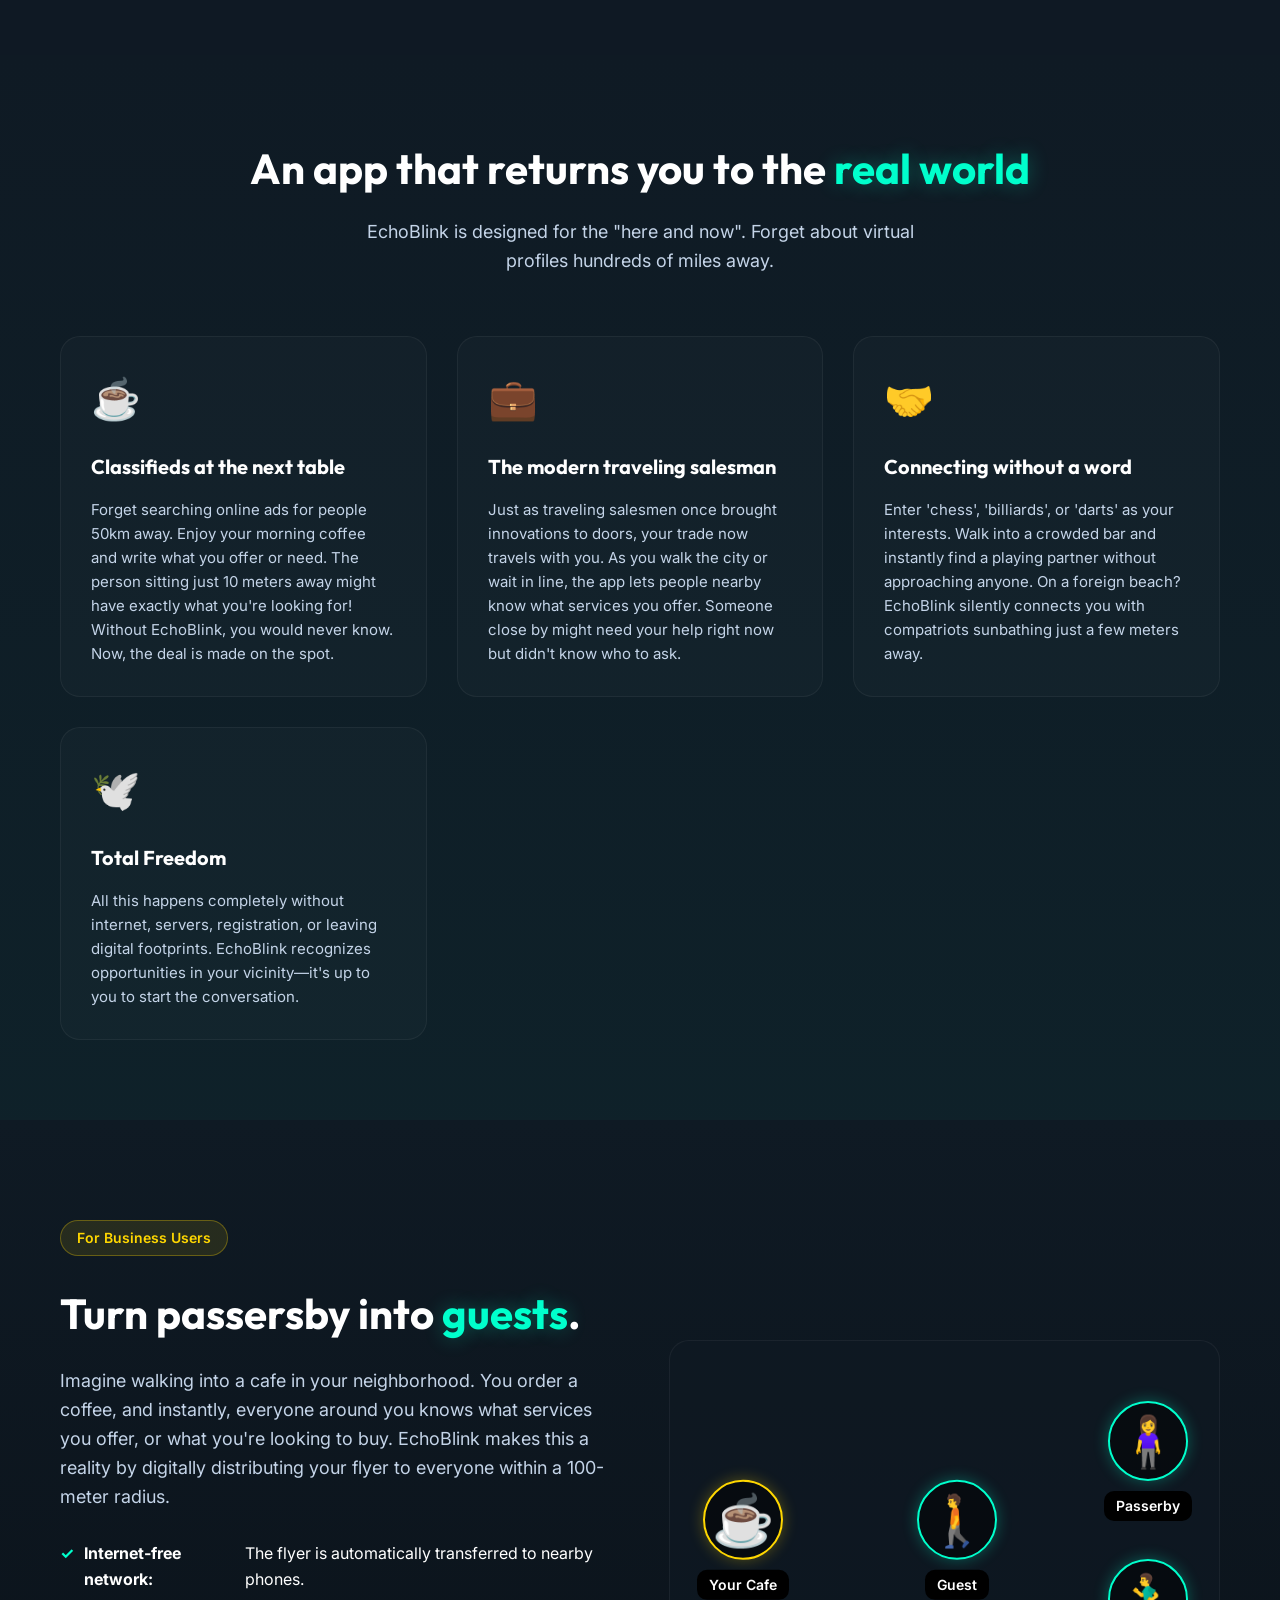
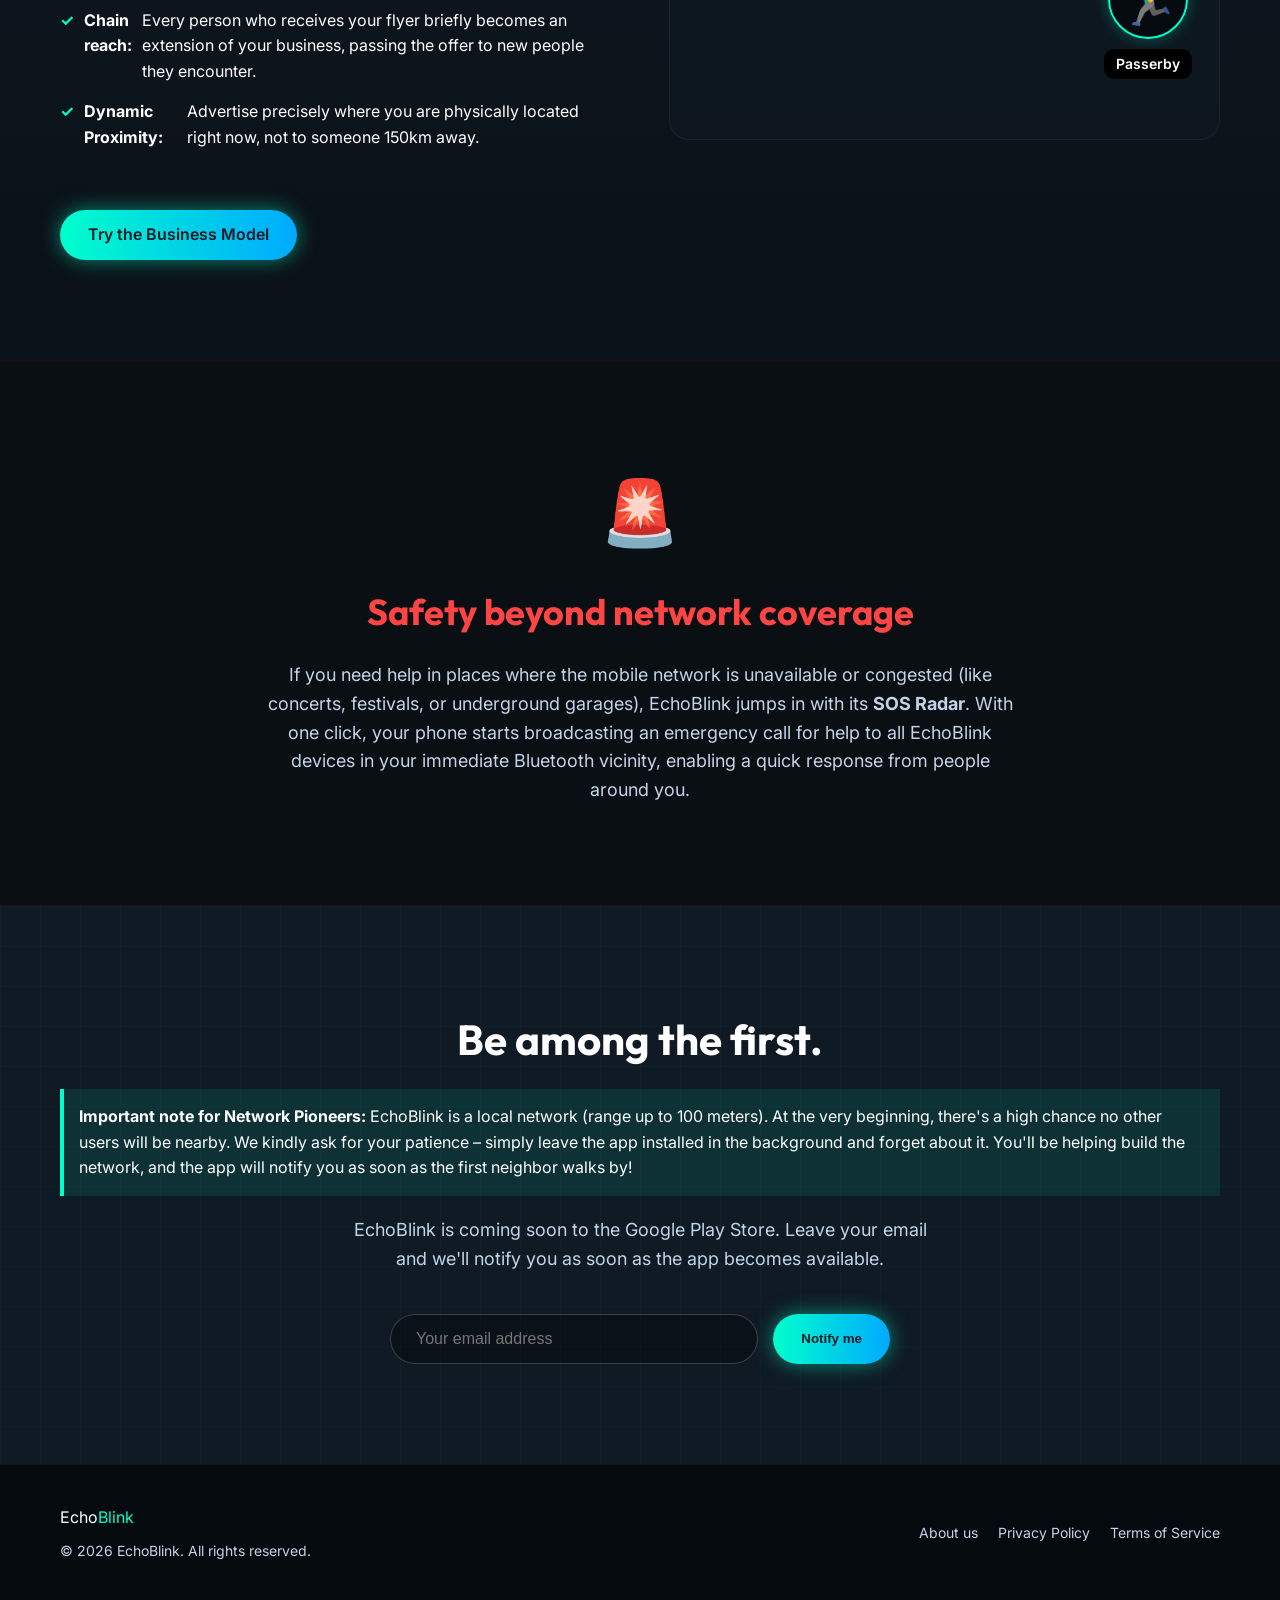
==== commit c139ebec: "Expand vision section to emphasize real-world use cases" ====
--- a/index.html
+++ b/index.html
@@ -122,6 +122,42 @@
         </div>
     </section>
 
+    <!-- VIZIJA SEKCIJA -->
+    <section id="vizija" class="vision-section">
+        <div class="container">
+            <div class="section-header">
+                <h2>An app that returns you to the <span class="highlight">real world</span></h2>
+                <p>EchoBlink is designed for the "here and now". Forget about virtual profiles hundreds of miles away.</p>
+            </div>
+            
+            <div class="vision-grid">
+                <div class="vision-card">
+                    <div class="vision-icon">☕</div>
+                    <h3>Classifieds at the next table</h3>
+                    <p>Forget searching online ads for people 50km away. Enjoy your morning coffee and write what you offer or need. The person sitting just 10 meters away might have exactly what you're looking for! Without EchoBlink, you would never know. Now, the deal is made on the spot.</p>
+                </div>
+                
+                <div class="vision-card">
+                    <div class="vision-icon">💼</div>
+                    <h3>The modern traveling salesman</h3>
+                    <p>Just as traveling salesmen once brought innovations to doors, your trade now travels with you. As you walk the city or wait in line, the app lets people nearby know what services you offer. Someone close by might need your help right now but didn't know who to ask.</p>
+                </div>
+                
+                <div class="vision-card">
+                    <div class="vision-icon">🤝</div>
+                    <h3>Connecting without a word</h3>
+                    <p>Enter 'chess', 'billiards', or 'darts' as your interests. Walk into a crowded bar and instantly find a playing partner without approaching anyone. On a foreign beach? EchoBlink silently connects you with compatriots sunbathing just a few meters away.</p>
+                </div>
+                
+                <div class="vision-card">
+                    <div class="vision-icon">🕊️</div>
+                    <h3>Total Freedom</h3>
+                    <p>All this happens completely without internet, servers, registration, or leaving digital footprints. EchoBlink recognizes opportunities in your vicinity—it's up to you to start the conversation.</p>
+                </div>
+            </div>
+        </div>
+    </section>
+
     <!-- POSLOVANJE / LETCI SEKCIJA -->
     <section id="poslovanje" class="business-section">
         <div class="container business-container">
--- a/style.css
+++ b/style.css
@@ -496,6 +496,50 @@
     }
 }
 
+/* ===== VIZIJA SEKCIJA ===== */
+.vision-section {
+    padding: 80px 0;
+    background: linear-gradient(180deg, var(--bg-dark) 0%, rgba(0, 255, 204, 0.03) 100%);
+}
+
+.vision-grid {
+    display: grid;
+    grid-template-columns: repeat(auto-fit, minmax(280px, 1fr));
+    gap: 30px;
+    margin-top: 50px;
+}
+
+.vision-card {
+    background: rgba(255, 255, 255, 0.02);
+    border: 1px solid rgba(255, 255, 255, 0.05);
+    border-radius: 20px;
+    padding: 30px;
+    transition: transform 0.3s, border-color 0.3s, box-shadow 0.3s;
+}
+
+.vision-card:hover {
+    transform: translateY(-5px);
+    border-color: var(--neon-cyan);
+    box-shadow: 0 10px 30px rgba(0, 255, 204, 0.1);
+}
+
+.vision-icon {
+    font-size: 40px;
+    margin-bottom: 20px;
+}
+
+.vision-card h3 {
+    font-size: 20px;
+    margin-bottom: 15px;
+    color: var(--text-main);
+}
+
+.vision-card p {
+    color: var(--text-muted);
+    font-size: 15px;
+    line-height: 1.6;
+}
+
 /* ===== POSLOVANJE (Business) ===== */
 .business-section {
     background: linear-gradient(180deg, var(--bg-dark) 0%, #0a1118 100%);
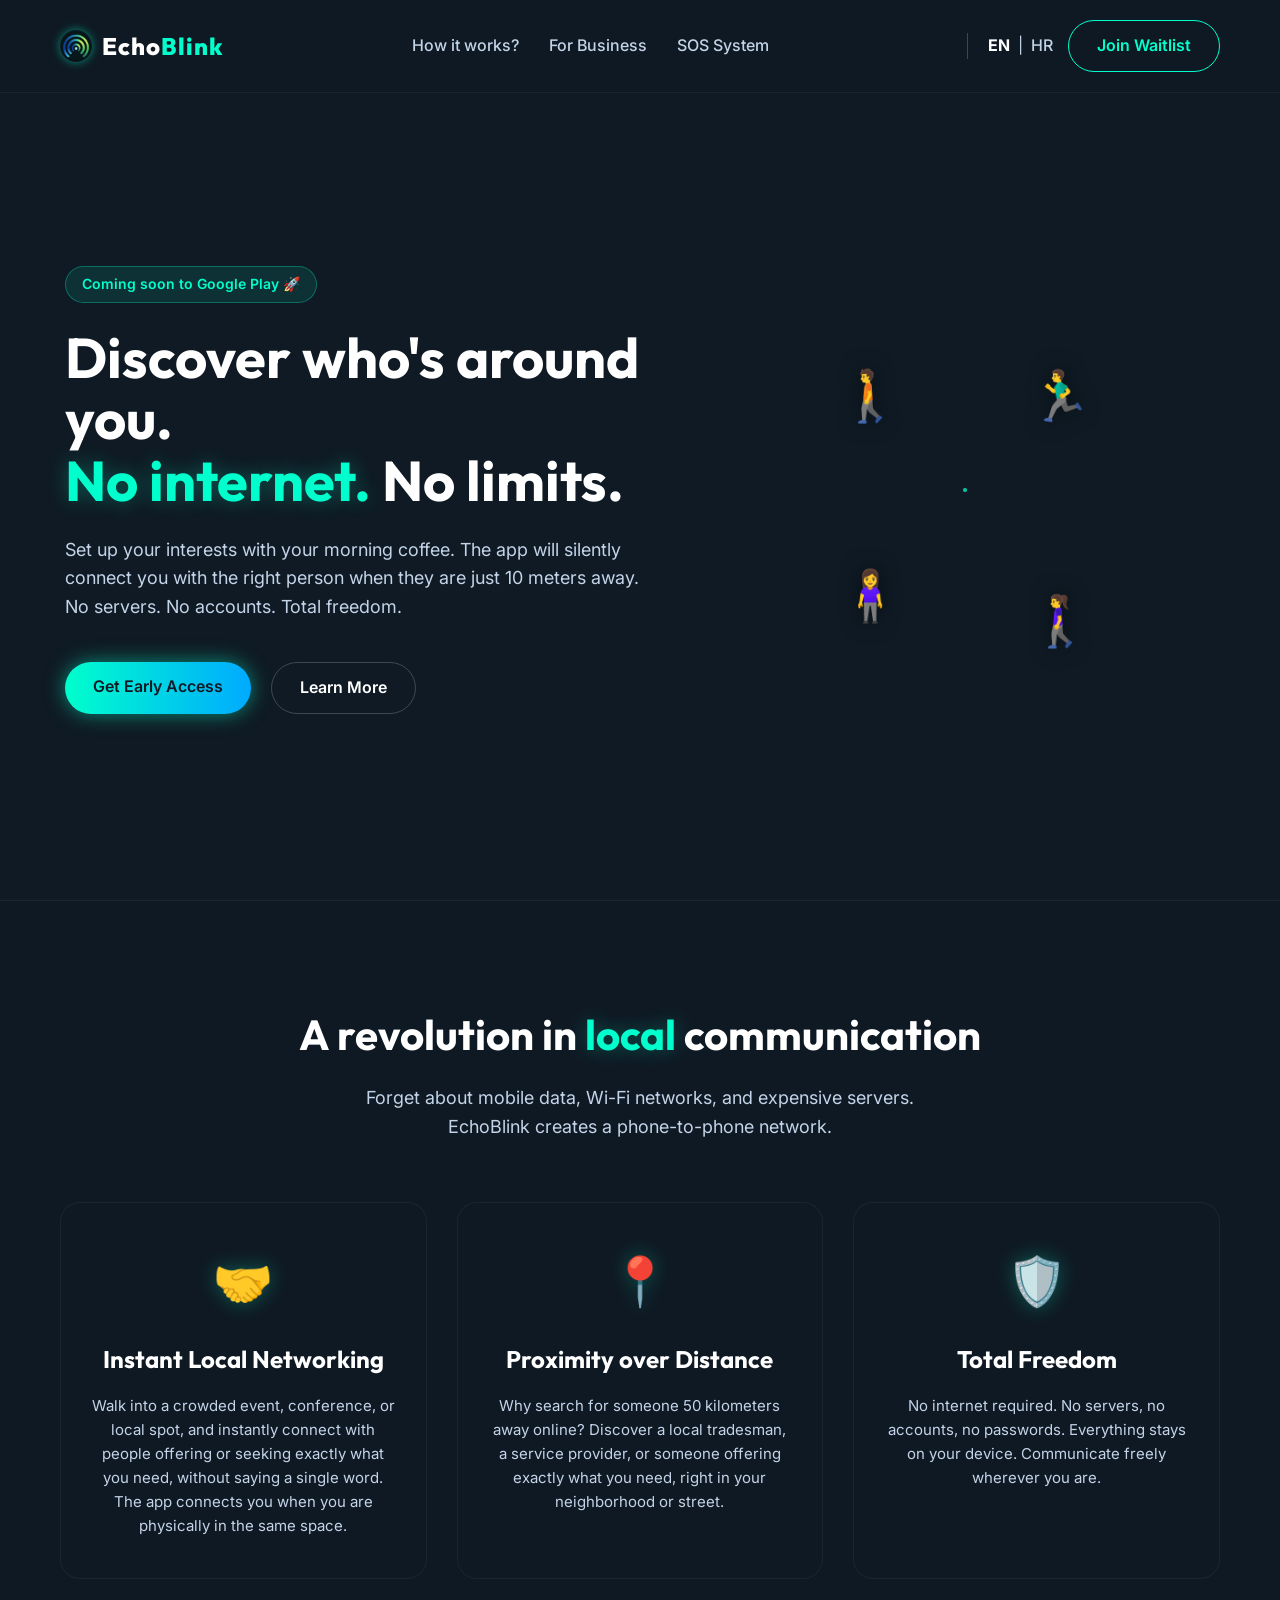
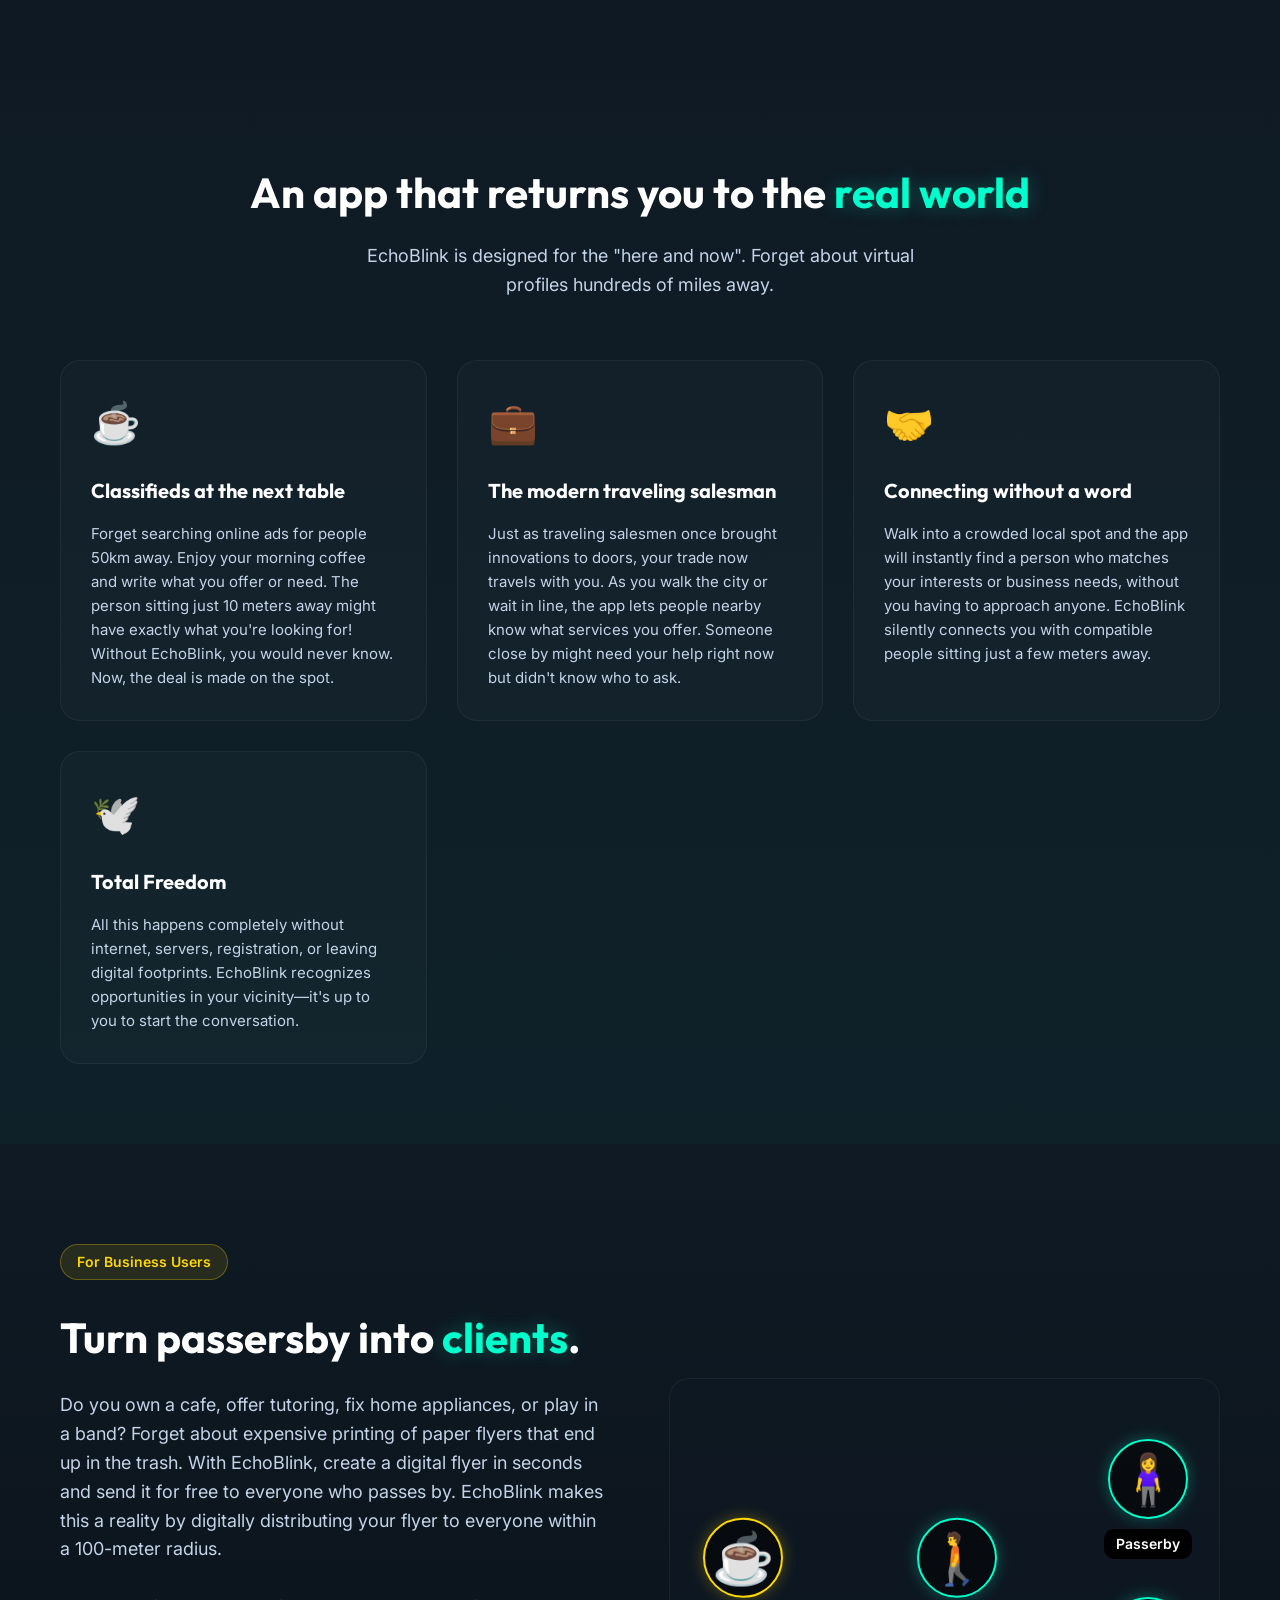
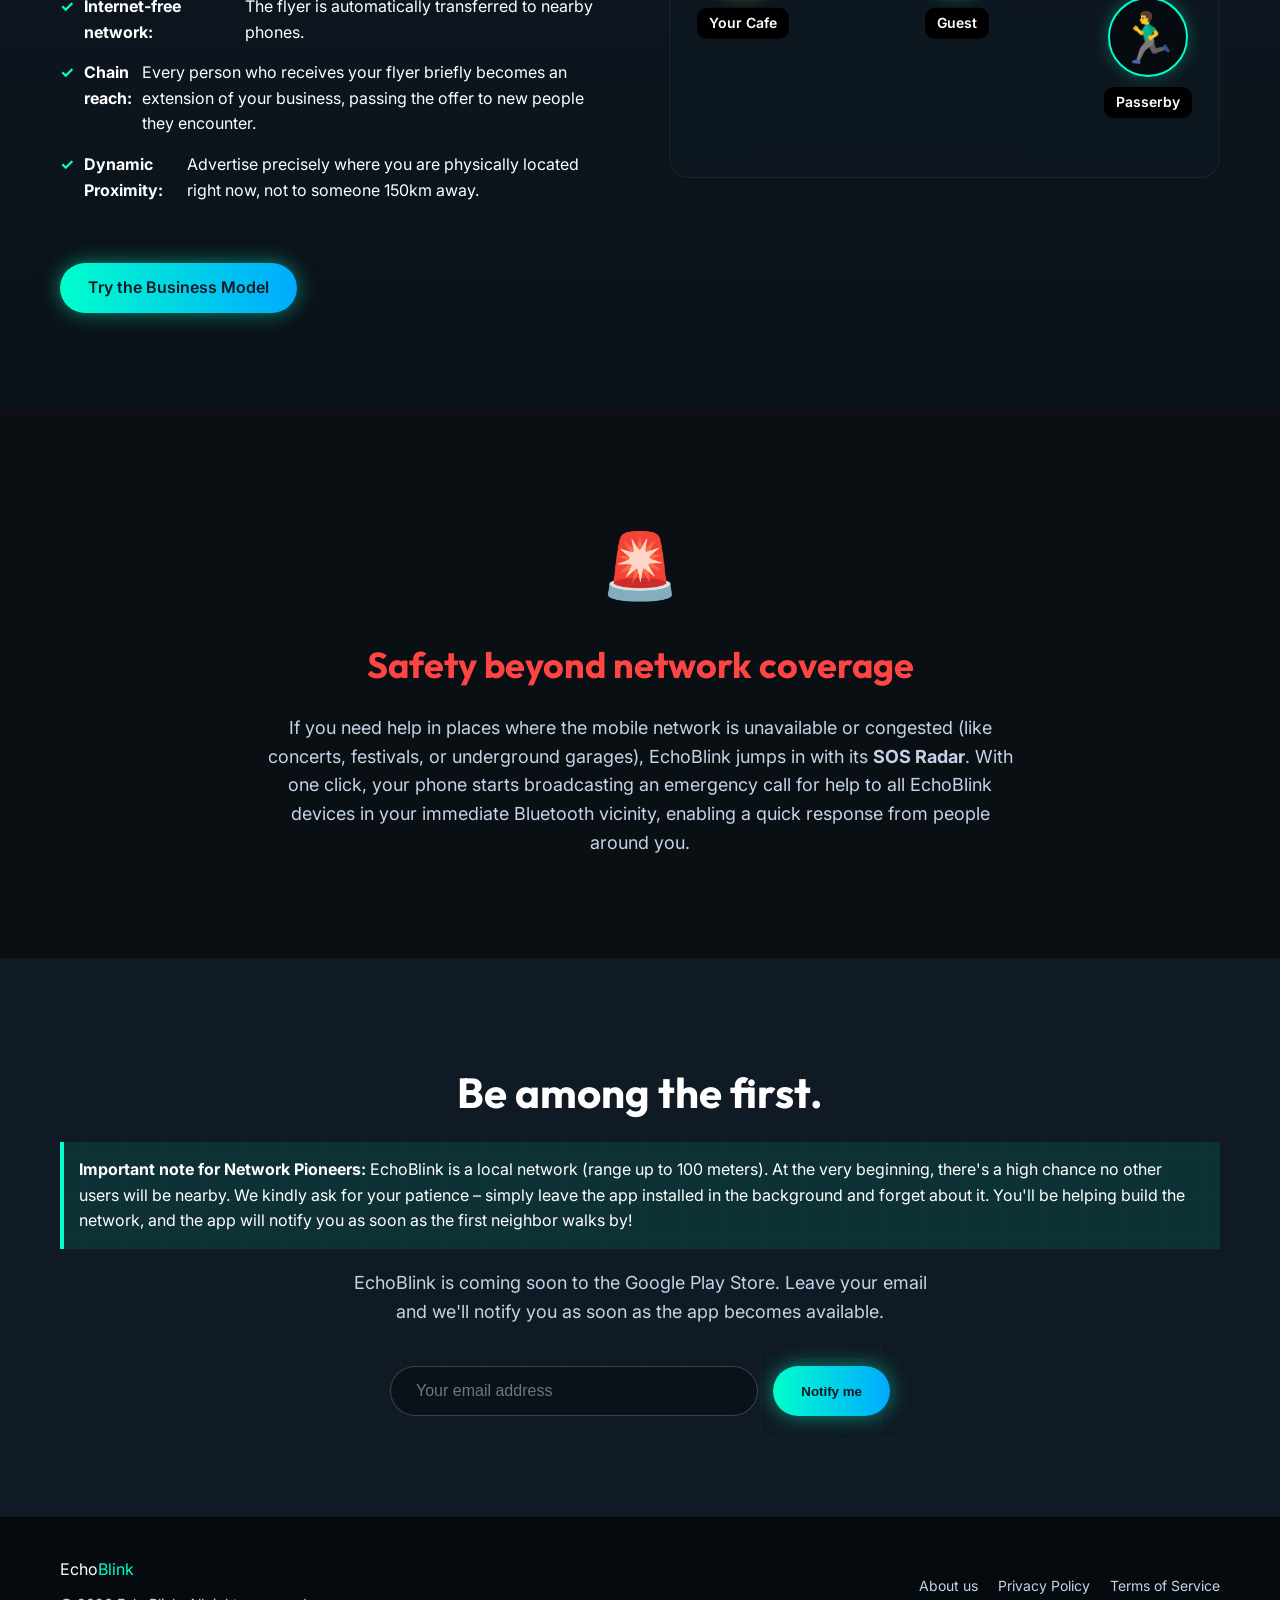
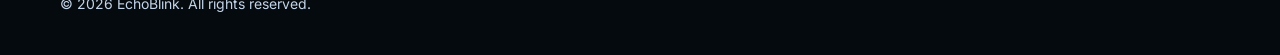
==== commit e86f7bf1: "Update copy: remove chess/beach examples, focus on tradesmen/services" ====
--- a/index.html
+++ b/index.html
@@ -100,16 +100,16 @@
             <div class="features-grid">
                 <!-- Kartica 1 -->
                 <div class="feature-card">
-                    <div class="feature-icon">♟️</div>
-                    <h3>Silent Matchmaking</h3>
-                    <p>Enter "chess" or "darts" in your profile, walk into a local bar, and instantly find a game partner without saying a single word to anyone. The app connects you when you are physically in the same room.</p>
+                    <div class="feature-icon">🤝</div>
+                    <h3>Instant Local Networking</h3>
+                    <p>Walk into a crowded event, conference, or local spot, and instantly connect with people offering or seeking exactly what you need, without saying a single word. The app connects you when you are physically in the same space.</p>
                 </div>
 
                 <!-- Kartica 2 -->
                 <div class="feature-card">
-                    <div class="feature-icon">🏖️</div>
+                    <div class="feature-icon">📍</div>
                     <h3>Proximity over Distance</h3>
-                    <p>Why search for someone 50 kilometers away online? Find fellow tourists from your country on a foreign beach, or discover someone offering exactly what you need, right in your neighborhood.</p>
+                    <p>Why search for someone 50 kilometers away online? Discover a local tradesman, a service provider, or someone offering exactly what you need, right in your neighborhood or street.</p>
                 </div>
 
                 <!-- Kartica 3 -->
@@ -146,7 +146,7 @@
                 <div class="vision-card">
                     <div class="vision-icon">🤝</div>
                     <h3>Connecting without a word</h3>
-                    <p>Enter 'chess', 'billiards', or 'darts' as your interests. Walk into a crowded bar and instantly find a playing partner without approaching anyone. On a foreign beach? EchoBlink silently connects you with compatriots sunbathing just a few meters away.</p>
+                    <p>Walk into a crowded local spot and the app will instantly find a person who matches your interests or business needs, without you having to approach anyone. EchoBlink silently connects you with compatible people sitting just a few meters away.</p>
                 </div>
                 
                 <div class="vision-card">
@@ -163,8 +163,8 @@
         <div class="container business-container">
             <div class="business-text">
                 <div class="badge badge-gold">For Business Users</div>
-                <h2>Turn passersby into <span class="highlight">guests</span>.</h2>
-                <p>Imagine walking into a cafe in your neighborhood. You order a coffee, and instantly, everyone around you knows what services you offer, or what you're looking to buy. EchoBlink makes this a reality by digitally distributing your flyer to everyone within a 100-meter radius.</p>
+                <h2>Turn passersby into <span class="highlight">clients</span>.</h2>
+                <p>Do you own a cafe, offer tutoring, fix home appliances, or play in a band? Forget about expensive printing of paper flyers that end up in the trash. With EchoBlink, create a digital flyer in seconds and send it for free to everyone who passes by. EchoBlink makes this a reality by digitally distributing your flyer to everyone within a 100-meter radius.</p>
                 
                 <ul class="business-list">
                     <li><span class="icon-check">✓</span> <b>Internet-free network:</b> The flyer is automatically transferred to nearby phones.</li>
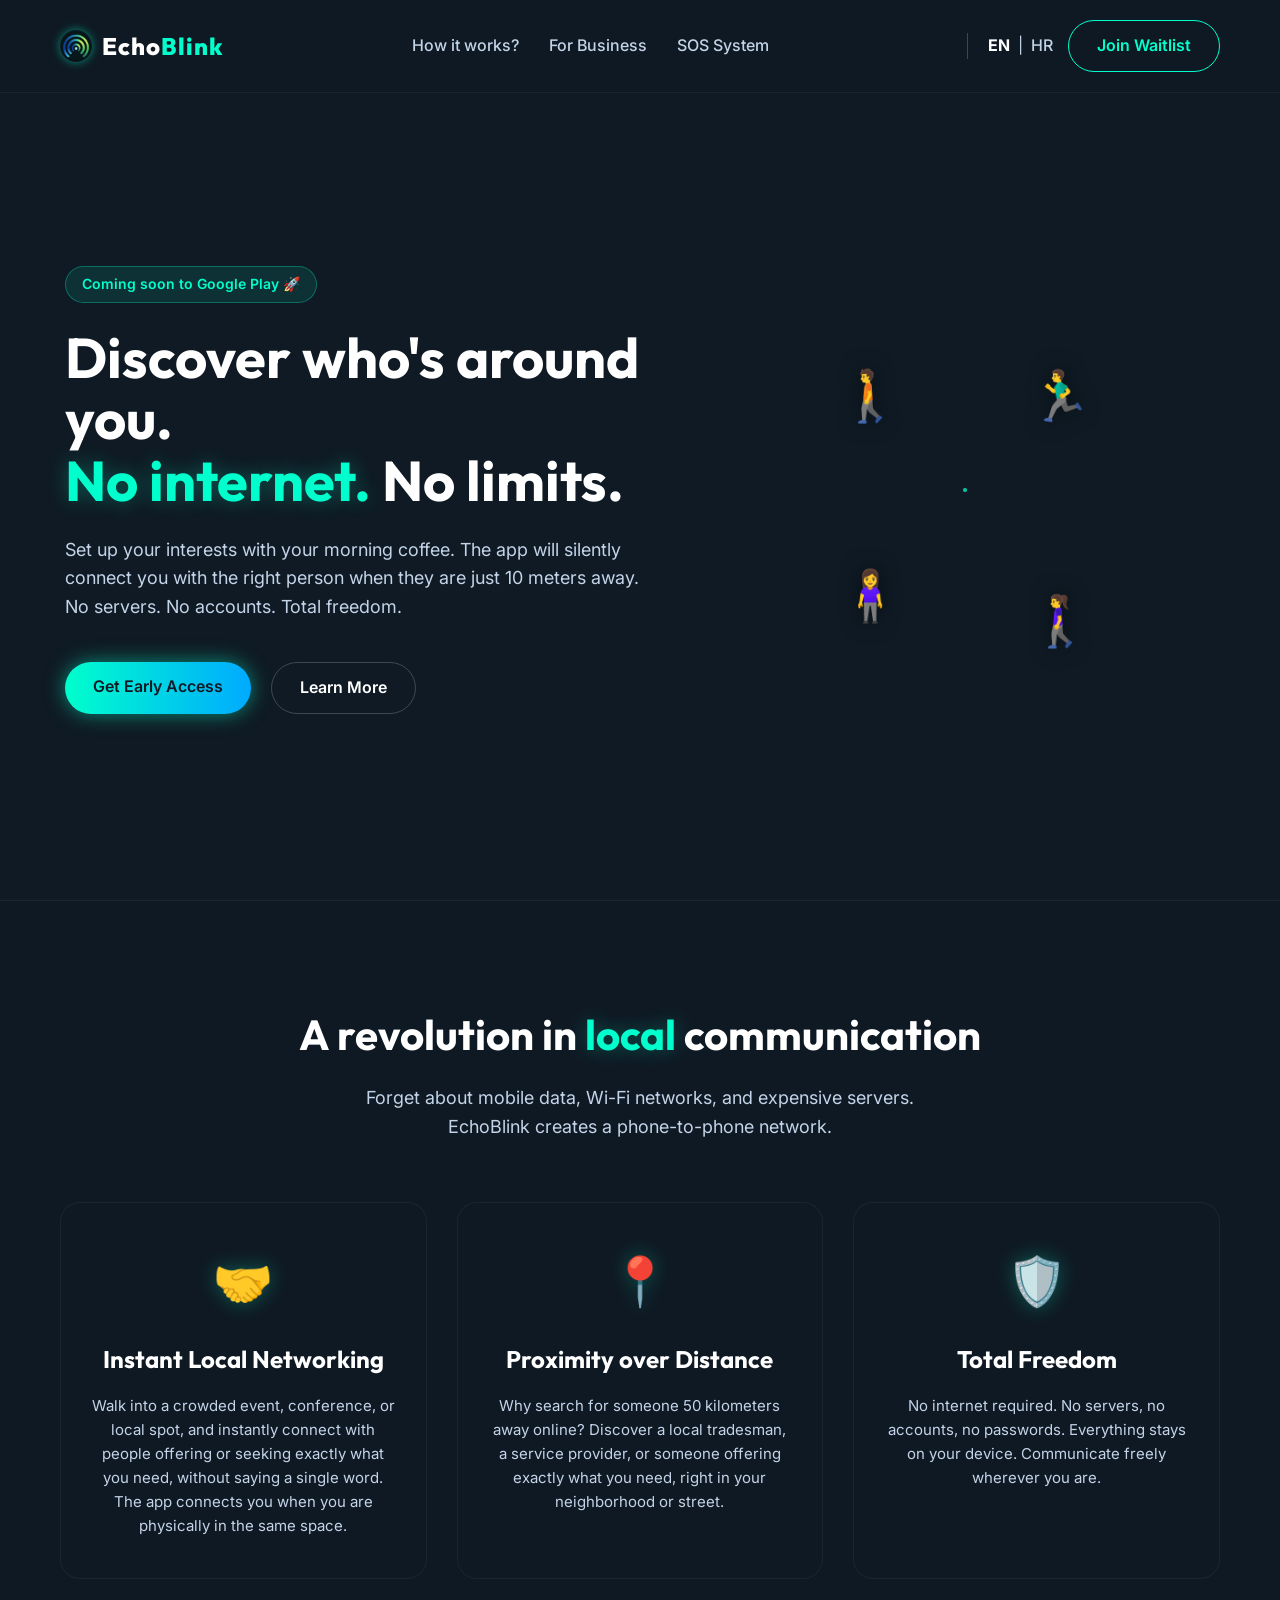
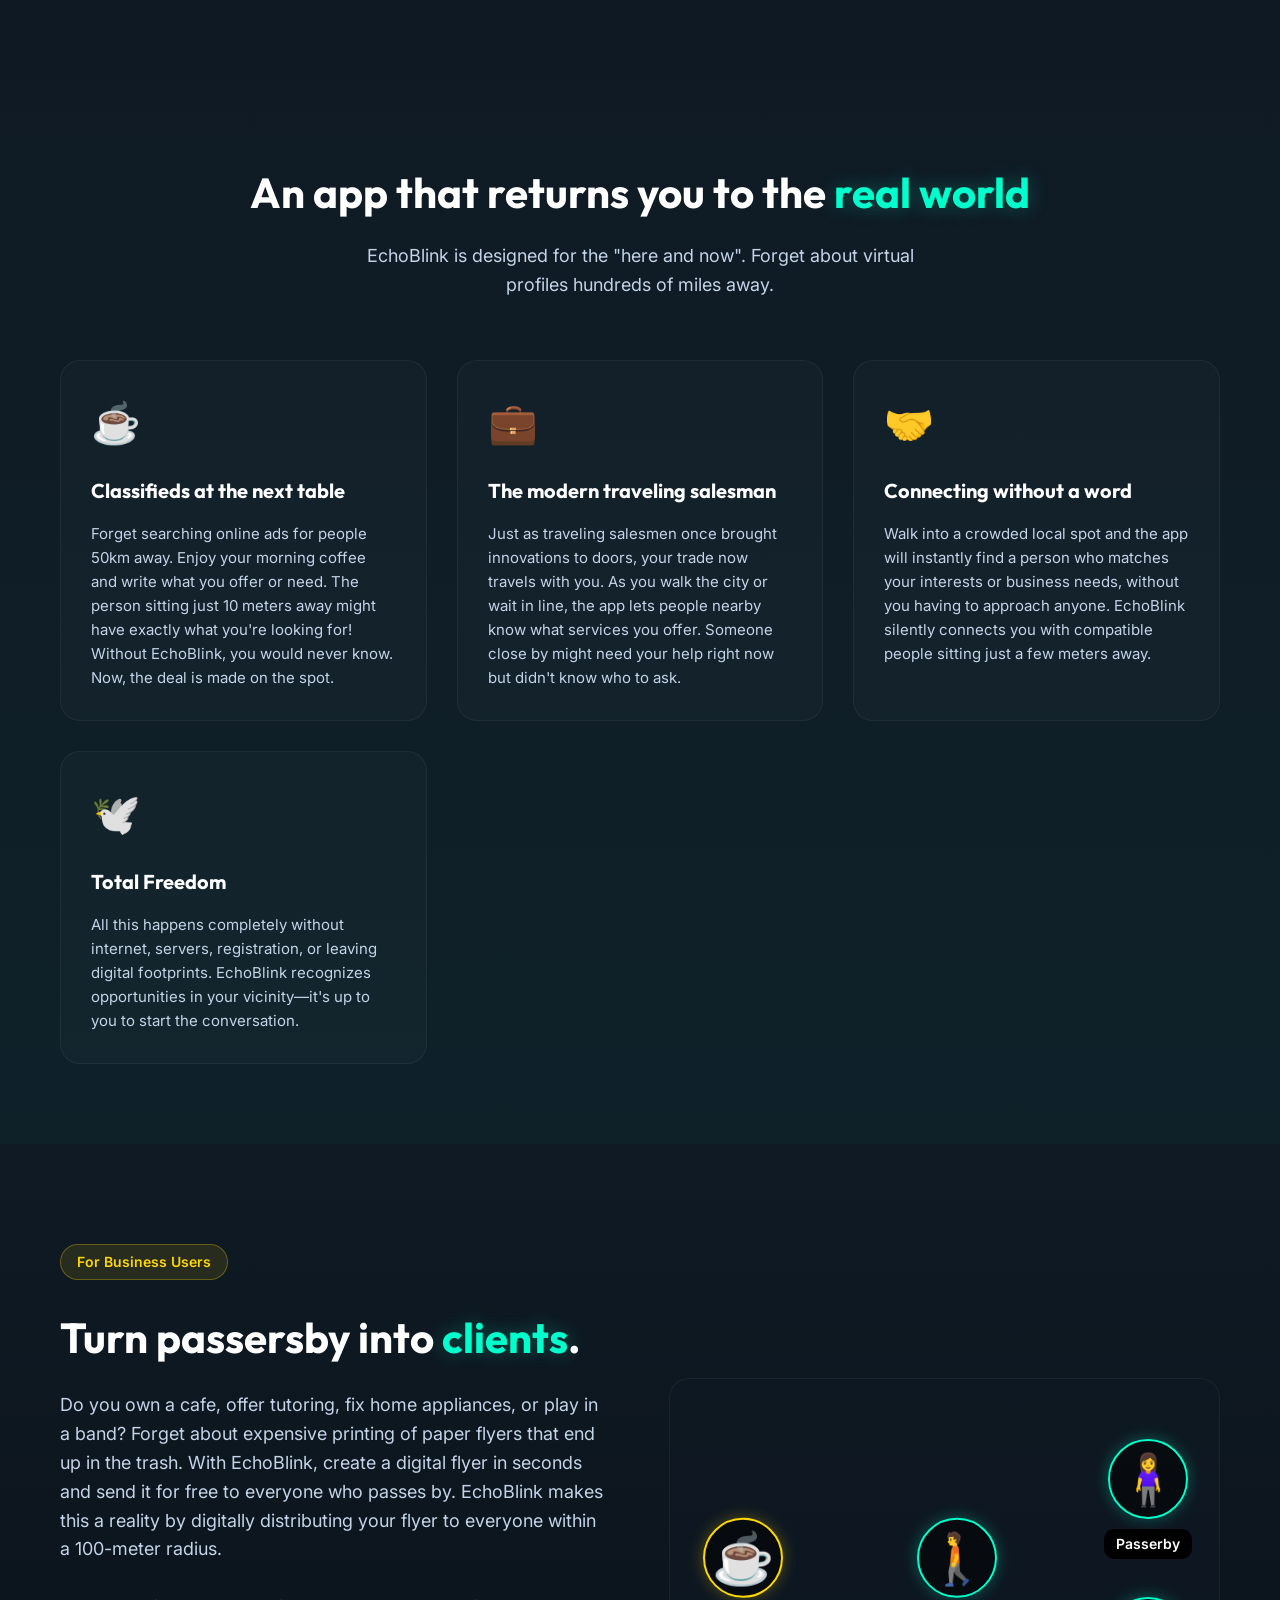
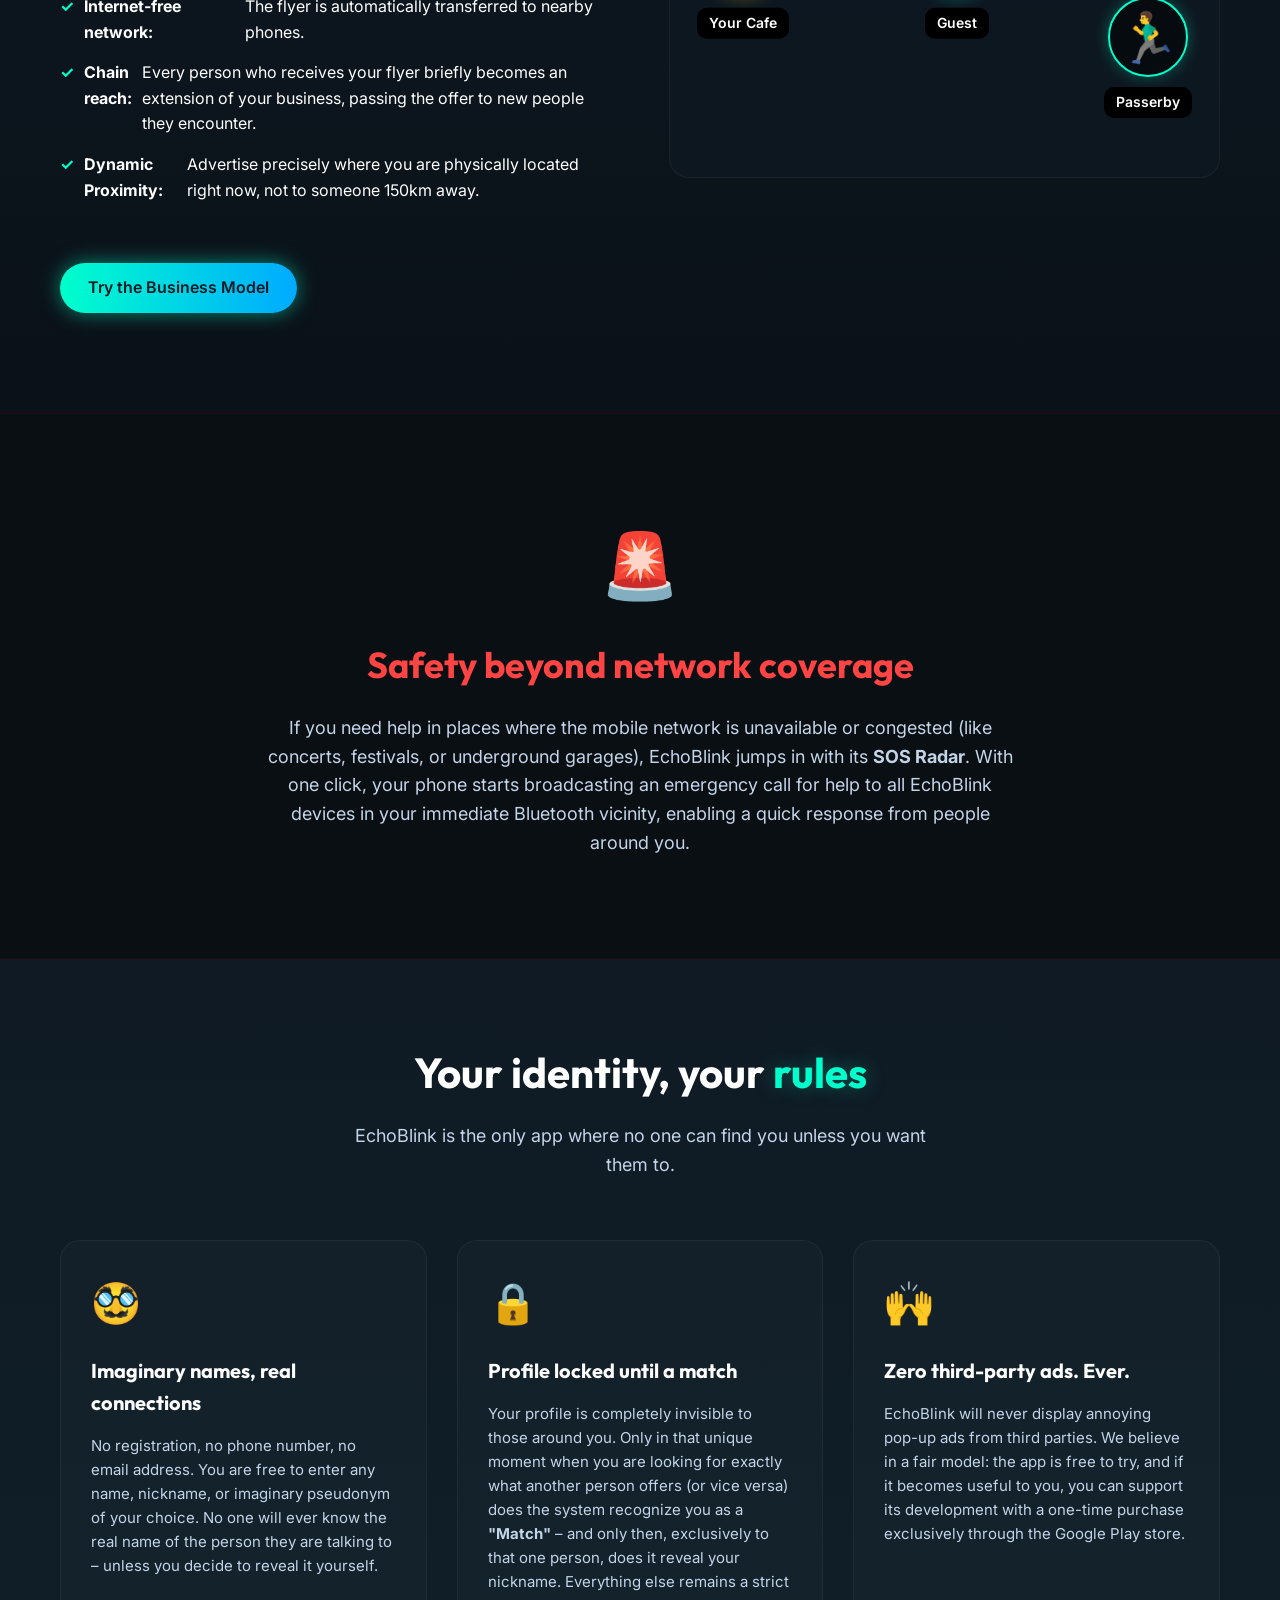
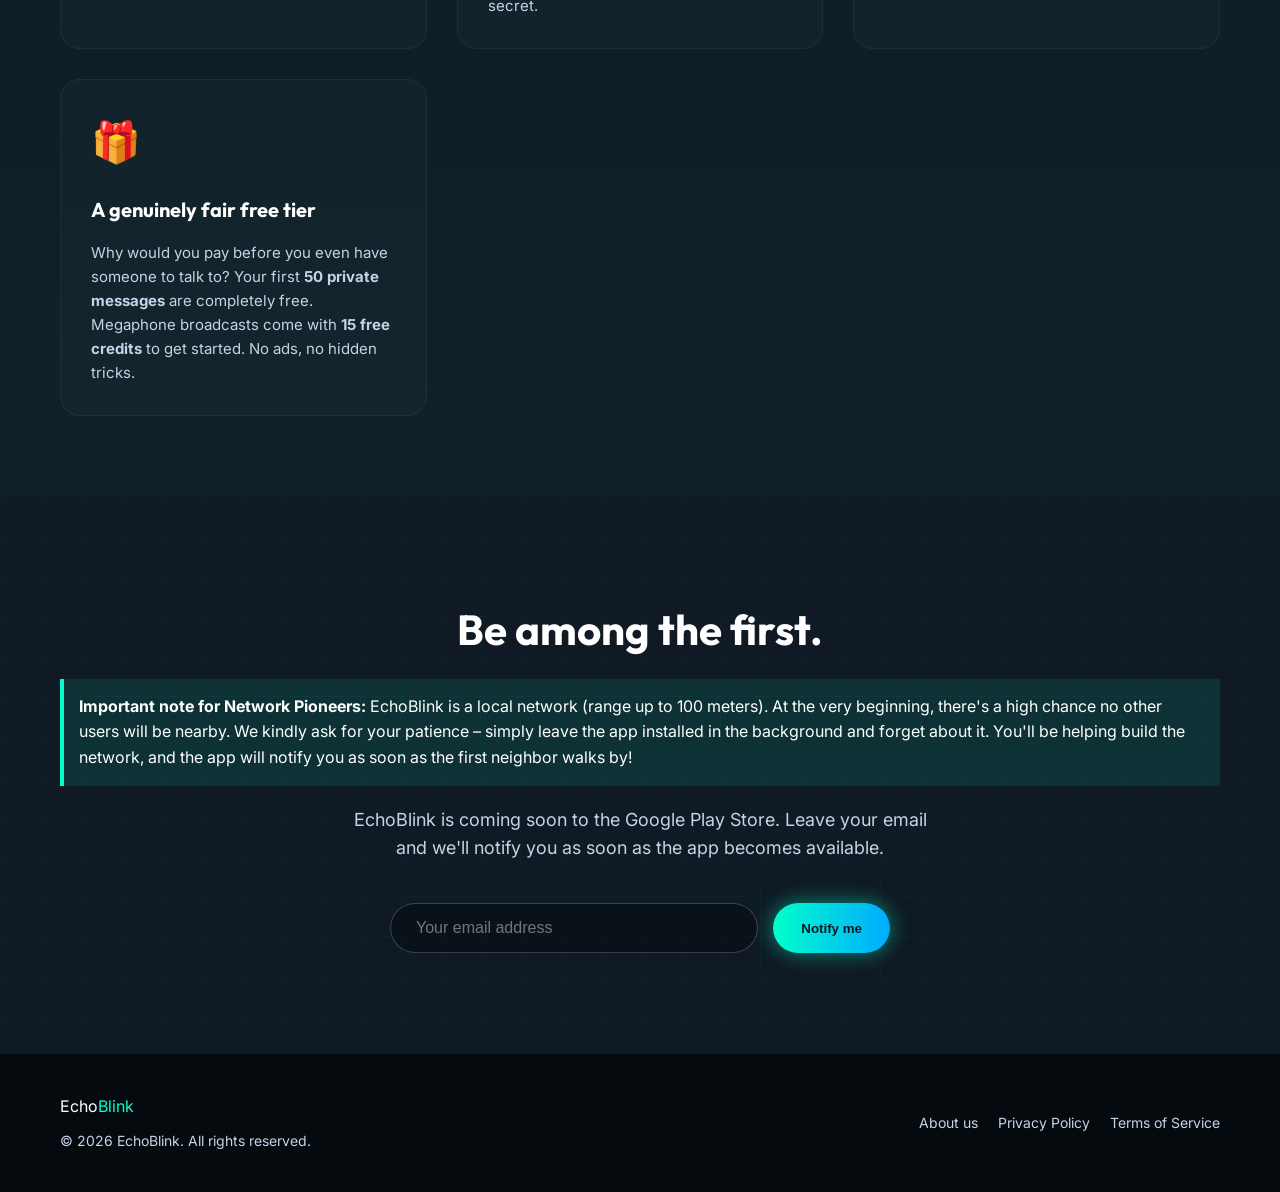
==== commit 33cb1a97: "Dodana sekcija o privatnosti, anonimnosti i postenom poslovnom modelu" ====
--- a/index.html
+++ b/index.html
@@ -215,6 +215,42 @@
         </div>
     </section>
 
+    <!-- PRIVACY & ANONYMITY SECTION -->
+    <section id="privacy" class="vision-section">
+        <div class="container">
+            <div class="section-header">
+                <h2>Your identity, your <span class="highlight">rules</span></h2>
+                <p>EchoBlink is the only app where no one can find you unless you want them to.</p>
+            </div>
+
+            <div class="vision-grid">
+                <div class="vision-card">
+                    <div class="vision-icon">🥸</div>
+                    <h3>Imaginary names, real connections</h3>
+                    <p>No registration, no phone number, no email address. You are free to enter any name, nickname, or imaginary pseudonym of your choice. No one will ever know the real name of the person they are talking to &ndash; unless you decide to reveal it yourself.</p>
+                </div>
+
+                <div class="vision-card">
+                    <div class="vision-icon">🔒</div>
+                    <h3>Profile locked until a match</h3>
+                    <p>Your profile is completely invisible to those around you. Only in that unique moment when you are looking for exactly what another person offers (or vice versa) does the system recognize you as a <strong>"Match"</strong> &ndash; and only then, exclusively to that one person, does it reveal your nickname. Everything else remains a strict secret.</p>
+                </div>
+
+                <div class="vision-card">
+                    <div class="vision-icon">🙌</div>
+                    <h3>Zero third-party ads. Ever.</h3>
+                    <p>EchoBlink will never display annoying pop-up ads from third parties. We believe in a fair model: the app is free to try, and if it becomes useful to you, you can support its development with a one-time purchase exclusively through the Google Play store.</p>
+                </div>
+
+                <div class="vision-card">
+                    <div class="vision-icon">🎁</div>
+                    <h3>A genuinely fair free tier</h3>
+                    <p>Why would you pay before you even have someone to talk to? Your first <strong>50 private messages</strong> are completely free. Megaphone broadcasts come with <strong>15 free credits</strong> to get started. No ads, no hidden tricks.</p>
+                </div>
+            </div>
+        </div>
+    </section>
+
     <!-- WAITLIST (Lista Čekanja) i FOOTER -->
     <section id="waitlist" class="waitlist-section">
         <div class="container">
